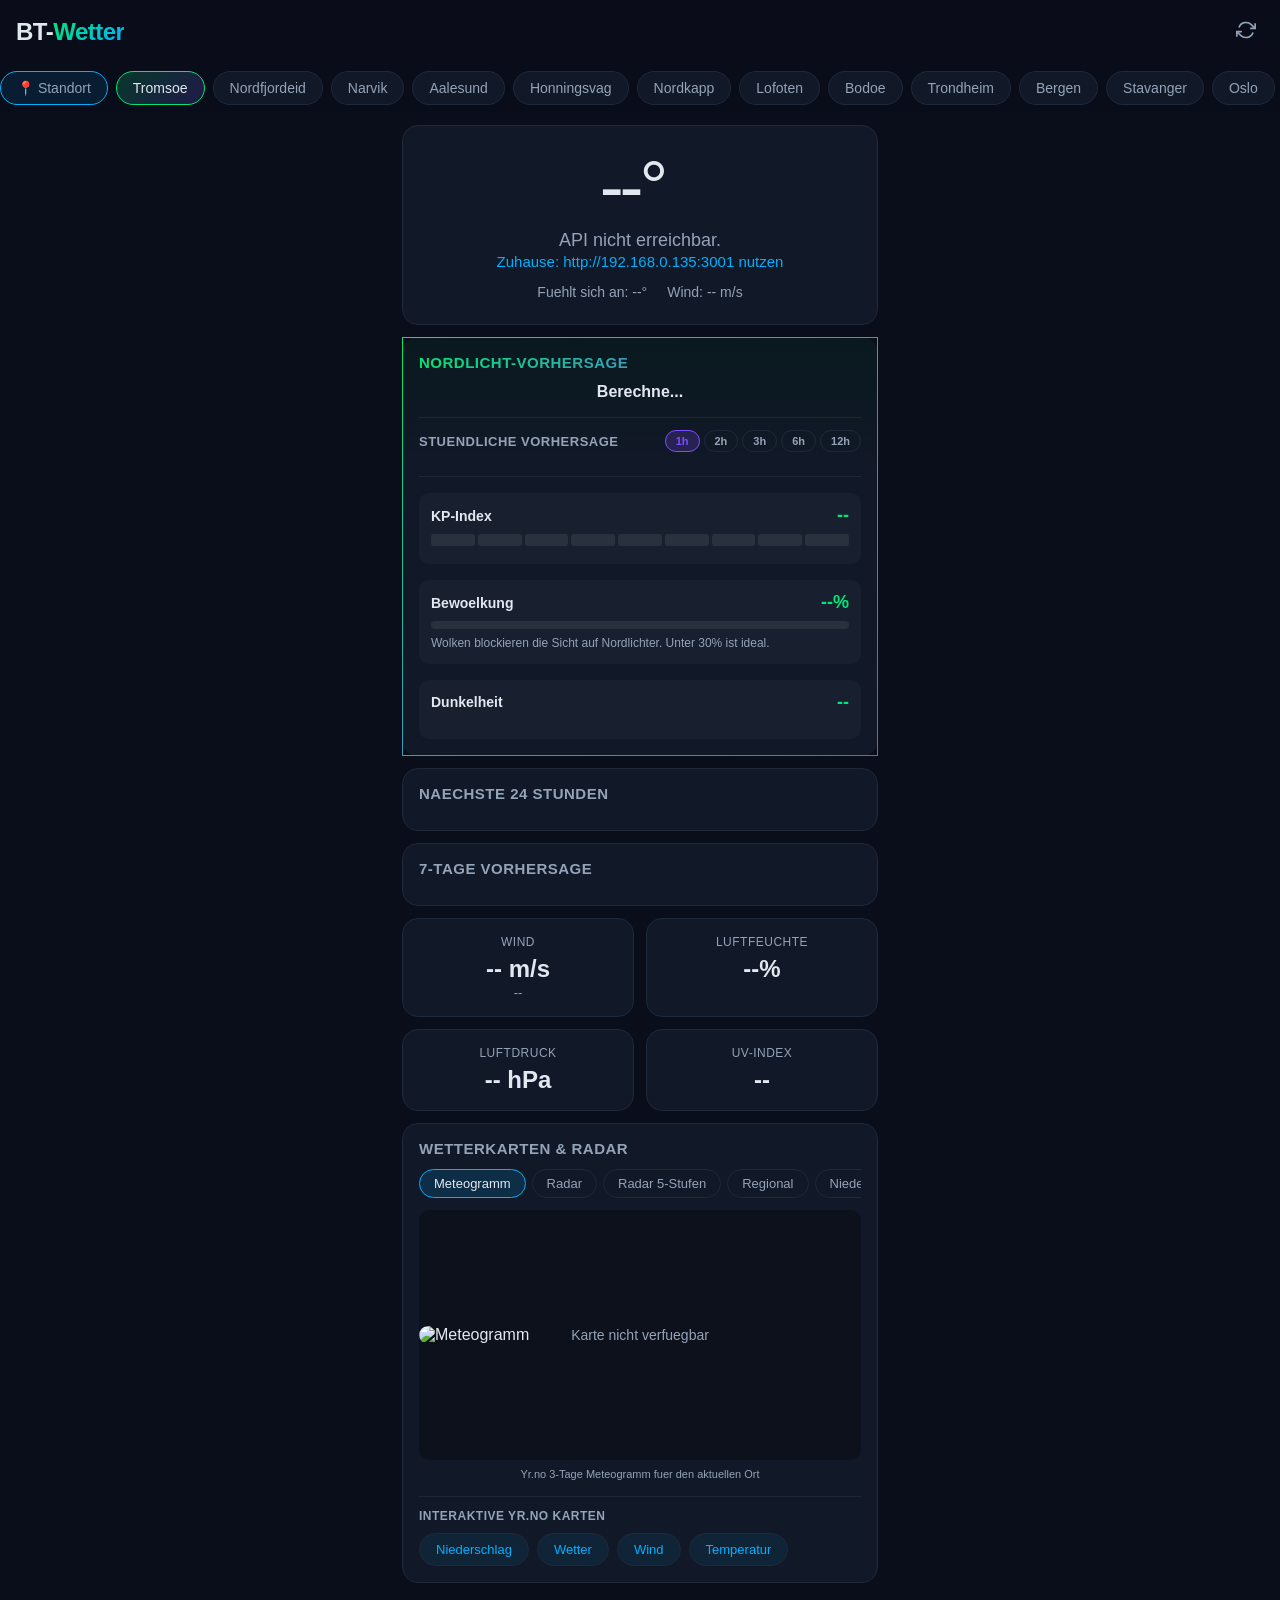
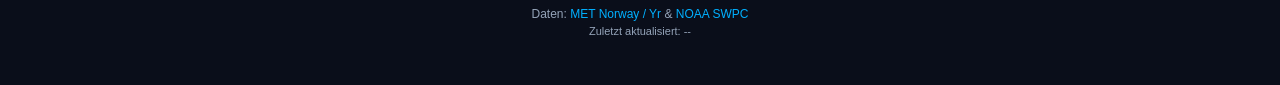
==== index.html @ 37fde613 "Fix 5G mobile: mixed content, CORS, Vercel proxy Root cause analysis (3 agents): - Mixed content: HT" ====
<!DOCTYPE html>
<html lang="no">
<head>
  <meta charset="UTF-8">
  <meta name="viewport" content="width=device-width, initial-scale=1.0, viewport-fit=cover, user-scalable=no">
  <meta name="apple-mobile-web-app-capable" content="yes">
  <meta name="apple-mobile-web-app-status-bar-style" content="black-translucent">
  <meta name="apple-mobile-web-app-title" content="BT-Wetter">
  <meta name="theme-color" content="#0a0e1a">
  <meta name="description" content="Norwegian Weather & Aurora Forecast">
  <link rel="apple-touch-icon" href="icons/apple-touch-icon.png">
  <link rel="icon" type="image/png" sizes="192x192" href="icons/icon-192.png">
  <link rel="manifest" href="manifest.json">
  <link rel="stylesheet" href="style.css?v=6">
  <title>BT-Wetter</title>
</head>
<body>
  <header class="app-header">
    <h1 class="app-title">BT-<span class="accent">Wetter</span></h1>
    <button class="refresh-btn" id="refreshBtn" aria-label="Refresh">
      <svg width="20" height="20" viewBox="0 0 24 24" fill="none" stroke="currentColor" stroke-width="2">
        <path d="M23 4v6h-6M1 20v-6h6"/>
        <path d="M3.51 9a9 9 0 0114.85-3.36L23 10M1 14l4.64 4.36A9 9 0 0020.49 15"/>
      </svg>
    </button>
  </header>

  <nav class="location-tabs" id="locationTabs">
    <!-- Filled by JS -->
  </nav>

  <main class="content" id="mainContent">
    <!-- Current Weather -->
    <section class="card current-weather" id="currentWeather">
      <div class="current-main">
        <div class="current-temp" id="currentTemp">--°</div>
        <div class="current-icon" id="currentIcon"></div>
      </div>
      <div class="current-desc" id="currentDesc">Laden...</div>
      <div class="current-details-row">
        <span id="currentFeelsLike">Fuehlt sich an: --°</span>
        <span id="currentWind">Wind: -- m/s</span>
      </div>
    </section>

    <!-- Aurora Card -->
    <section class="card aurora-card" id="auroraCard">
      <h2 class="card-title aurora-title">Nordlicht-Vorhersage</h2>

      <div class="aurora-rating" id="auroraRating">
        <div class="aurora-stars" id="auroraStars"></div>
        <div class="aurora-label" id="auroraLabel">Berechne...</div>
      </div>
      <div class="aurora-summary" id="auroraSummary"></div>

      <!-- Hourly Aurora Forecast -->
      <div class="aurora-hourly">
        <div class="aurora-hourly-header">
          <span class="aurora-hourly-title">Stuendliche Vorhersage</span>
          <div class="aurora-interval-btns" id="auroraIntervalBtns">
            <button class="interval-btn active" data-interval="1">1h</button>
            <button class="interval-btn" data-interval="2">2h</button>
            <button class="interval-btn" data-interval="3">3h</button>
            <button class="interval-btn" data-interval="6">6h</button>
            <button class="interval-btn" data-interval="12">12h</button>
          </div>
        </div>
        <div class="aurora-hourly-scroll" id="auroraHourlyScroll">
          <!-- Filled by JS -->
        </div>
      </div>

      <div class="aurora-factors">
        <!-- KP Index -->
        <div class="aurora-factor">
          <div class="factor-header">
            <span class="factor-name">KP-Index</span>
            <span class="factor-value" id="kpValue">--</span>
          </div>
          <div class="kp-meter" id="kpMeter">
            <div class="kp-segment" data-level="1"></div>
            <div class="kp-segment" data-level="2"></div>
            <div class="kp-segment" data-level="3"></div>
            <div class="kp-segment" data-level="4"></div>
            <div class="kp-segment" data-level="5"></div>
            <div class="kp-segment" data-level="6"></div>
            <div class="kp-segment" data-level="7"></div>
            <div class="kp-segment" data-level="8"></div>
            <div class="kp-segment" data-level="9"></div>
          </div>
          <div class="factor-info" id="kpInfo"></div>
        </div>

        <!-- Cloud Cover -->
        <div class="aurora-factor">
          <div class="factor-header">
            <span class="factor-name">Bewoelkung</span>
            <span class="factor-value" id="cloudValue">--%</span>
          </div>
          <div class="cloud-bar">
            <div class="cloud-fill" id="cloudFill"></div>
          </div>
          <div class="factor-info" id="cloudInfo">Wolken blockieren die Sicht auf Nordlichter. Unter 30% ist ideal.</div>
        </div>

        <!-- Darkness -->
        <div class="aurora-factor">
          <div class="factor-header">
            <span class="factor-name">Dunkelheit</span>
            <span class="factor-value" id="darknessValue">--</span>
          </div>
          <div class="darkness-indicator" id="darknessIndicator"></div>
          <div class="factor-info" id="darknessInfo"></div>
        </div>
      </div>
    </section>

    <!-- Hourly Forecast -->
    <section class="card" id="hourlySection">
      <h2 class="card-title">Naechste 24 Stunden</h2>
      <div class="hourly-scroll" id="hourlyScroll">
        <!-- Filled by JS -->
      </div>
    </section>

    <!-- Daily Forecast -->
    <section class="card" id="dailySection">
      <h2 class="card-title">7-Tage Vorhersage</h2>
      <div class="daily-list" id="dailyList">
        <!-- Filled by JS -->
      </div>
    </section>

    <!-- Detail Cards -->
    <section class="detail-grid">
      <div class="card detail-card">
        <div class="detail-label">Wind</div>
        <div class="detail-value" id="detailWind">-- m/s</div>
        <div class="detail-sub" id="detailWindDir">--</div>
      </div>
      <div class="card detail-card">
        <div class="detail-label">Luftfeuchte</div>
        <div class="detail-value" id="detailHumidity">--%</div>
      </div>
      <div class="card detail-card">
        <div class="detail-label">Luftdruck</div>
        <div class="detail-value" id="detailPressure">-- hPa</div>
      </div>
      <div class="card detail-card">
        <div class="detail-label">UV-Index</div>
        <div class="detail-value" id="detailUV">--</div>
      </div>
    </section>

    <!-- Weather Maps -->
    <section class="card" id="weatherMaps">
      <h2 class="card-title">Wetterkarten &amp; Radar</h2>
      <div class="map-tabs" id="mapTabs">
        <!-- Filled by JS from WEATHER_MAPS config -->
      </div>
      <div class="map-container" id="mapContainer">
        <div class="map-loading" id="mapLoading">Laden...</div>
      </div>
      <div class="map-info" id="mapInfo"></div>
      <div class="yr-links-section">
        <h3 class="yr-links-title">Interaktive Yr.no Karten</h3>
        <div class="yr-map-links" id="yrMapLinks">
          <!-- Filled by JS -->
        </div>
      </div>
    </section>

    <!-- Footer -->
    <footer class="app-footer">
      <p>Daten: <a href="https://www.yr.no" target="_blank">MET Norway / Yr</a> &amp; <a href="https://www.swpc.noaa.gov" target="_blank">NOAA SWPC</a></p>
      <p class="update-time" id="updateTime">Zuletzt aktualisiert: --</p>
    </footer>
  </main>

  <script src="suncalc.js?v=6"></script>
  <script src="app.js?v=6"></script>
</body>
</html>
---- style.css ----
:root {
  --bg: #0a0e1a;
  --card: #111827;
  --card-border: #1e293b;
  --text: #e2e8f0;
  --text-dim: #94a3b8;
  --accent-green: #00e676;
  --accent-purple: #7c4dff;
  --accent-blue: #00b0ff;
  --danger: #ff5252;
  --warning: #ffab40;
  --radius: 16px;
  --radius-sm: 10px;
  --gap: 12px;
  --safe-top: env(safe-area-inset-top, 0px);
  --safe-bottom: env(safe-area-inset-bottom, 0px);
}

* {
  margin: 0;
  padding: 0;
  box-sizing: border-box;
  -webkit-tap-highlight-color: transparent;
}

body {
  font-family: -apple-system, BlinkMacSystemFont, 'SF Pro Display', 'Segoe UI', sans-serif;
  background: var(--bg);
  color: var(--text);
  min-height: 100vh;
  overflow-x: hidden;
  padding-top: var(--safe-top);
  padding-bottom: var(--safe-bottom);
  -webkit-font-smoothing: antialiased;
}

/* Header */
.app-header {
  display: flex;
  align-items: center;
  justify-content: space-between;
  padding: 12px 16px;
  padding-top: calc(var(--safe-top) + 12px);
  position: sticky;
  top: 0;
  z-index: 100;
  background: rgba(10, 14, 26, 0.9);
  backdrop-filter: blur(20px);
  -webkit-backdrop-filter: blur(20px);
}

.app-title {
  font-size: 24px;
  font-weight: 700;
  letter-spacing: -0.5px;
}

.app-title .accent {
  background: linear-gradient(135deg, var(--accent-green), var(--accent-blue));
  -webkit-background-clip: text;
  -webkit-text-fill-color: transparent;
  background-clip: text;
}

.refresh-btn {
  background: none;
  border: none;
  color: var(--text-dim);
  cursor: pointer;
  padding: 8px;
  border-radius: 50%;
  transition: all 0.2s;
}

.refresh-btn:active {
  background: rgba(255,255,255,0.1);
}

.refresh-btn.spinning svg {
  animation: spin 1s linear infinite;
}

@keyframes spin {
  to { transform: rotate(360deg); }
}

/* Location Tabs */
.location-tabs {
  display: flex;
  gap: 8px;
  padding: 8px 16px;
  overflow-x: auto;
  scroll-snap-type: x proximity;
  -webkit-overflow-scrolling: touch;
  scrollbar-width: none;
  position: sticky;
  top: 56px;
  z-index: 99;
  background: rgba(10, 14, 26, 0.85);
  backdrop-filter: blur(16px);
  -webkit-backdrop-filter: blur(16px);
}

.location-tabs::-webkit-scrollbar { display: none; }

.loc-tab {
  flex-shrink: 0;
  padding: 8px 16px;
  border-radius: 20px;
  border: 1px solid var(--card-border);
  background: var(--card);
  color: var(--text-dim);
  font-size: 14px;
  font-weight: 500;
  cursor: pointer;
  scroll-snap-align: start;
  transition: all 0.2s;
  white-space: nowrap;
}

.loc-tab.active {
  background: linear-gradient(135deg, rgba(0,230,118,0.2), rgba(124,77,255,0.2));
  border-color: var(--accent-green);
  color: var(--text);
}

/* Content */
.content {
  padding: 0 12px 24px;
  max-width: 500px;
  margin: 0 auto;
}

/* Cards */
.card {
  background: var(--card);
  border-radius: var(--radius);
  border: 1px solid var(--card-border);
  padding: 16px;
  margin-top: var(--gap);
}

.card-title {
  font-size: 15px;
  font-weight: 600;
  color: var(--text-dim);
  text-transform: uppercase;
  letter-spacing: 0.5px;
  margin-bottom: 12px;
}

/* Current Weather */
.current-weather {
  text-align: center;
  padding: 24px 16px;
}

.current-main {
  display: flex;
  align-items: center;
  justify-content: center;
  gap: 16px;
}

.current-temp {
  font-size: 72px;
  font-weight: 200;
  line-height: 1;
  letter-spacing: -4px;
}

.current-icon img {
  width: 80px;
  height: 80px;
}

.current-desc {
  font-size: 18px;
  color: var(--text-dim);
  margin-top: 8px;
}

.current-details-row {
  display: flex;
  justify-content: center;
  gap: 20px;
  margin-top: 12px;
  font-size: 14px;
  color: var(--text-dim);
}

/* Aurora Card */
.aurora-card {
  border-image: linear-gradient(135deg, var(--accent-green), var(--accent-purple)) 1;
  border-width: 1px;
  border-style: solid;
  background: linear-gradient(180deg, rgba(0,230,118,0.05) 0%, var(--card) 30%);
}

.aurora-title {
  background: linear-gradient(90deg, var(--accent-green), var(--accent-purple));
  -webkit-background-clip: text;
  -webkit-text-fill-color: transparent;
  background-clip: text;
}

.aurora-rating {
  text-align: center;
  margin-bottom: 16px;
}

.aurora-stars {
  font-size: 28px;
  letter-spacing: 4px;
  margin-bottom: 4px;
}

.aurora-label {
  font-size: 16px;
  font-weight: 600;
}

.aurora-summary {
  font-size: 13px;
  color: var(--text-dim);
  text-align: center;
  margin-bottom: 16px;
  line-height: 1.4;
}

/* GPS Tab */
.gps-tab {
  background: rgba(0,176,255,0.1) !important;
  border-color: var(--accent-blue) !important;
}

.gps-tab.active {
  background: linear-gradient(135deg, rgba(0,176,255,0.2), rgba(0,230,118,0.2)) !important;
  border-color: var(--accent-blue) !important;
}

/* Hourly Aurora Forecast */
.aurora-hourly {
  margin: 16px 0;
  padding: 12px 0;
  border-top: 1px solid rgba(255,255,255,0.06);
  border-bottom: 1px solid rgba(255,255,255,0.06);
}

.aurora-hourly-header {
  display: flex;
  justify-content: space-between;
  align-items: center;
  margin-bottom: 12px;
}

.aurora-hourly-title {
  font-size: 13px;
  font-weight: 600;
  color: var(--text-dim);
  text-transform: uppercase;
  letter-spacing: 0.5px;
}

.aurora-interval-btns {
  display: flex;
  gap: 4px;
}

.interval-btn {
  padding: 4px 10px;
  border-radius: 12px;
  border: 1px solid var(--card-border);
  background: transparent;
  color: var(--text-dim);
  font-size: 11px;
  font-weight: 600;
  cursor: pointer;
  transition: all 0.2s;
}

.interval-btn.active {
  background: rgba(124,77,255,0.2);
  border-color: var(--accent-purple);
  color: var(--accent-purple);
}

.aurora-hourly-scroll {
  display: flex;
  gap: 4px;
  overflow-x: auto;
  scroll-snap-type: x mandatory;
  -webkit-overflow-scrolling: touch;
  scrollbar-width: none;
  margin: 0 -16px;
  padding: 0 16px;
}

.aurora-hourly-scroll::-webkit-scrollbar { display: none; }

.aurora-hour {
  flex-shrink: 0;
  width: 64px;
  display: flex;
  flex-direction: column;
  align-items: center;
  gap: 4px;
  padding: 8px 4px;
  scroll-snap-align: start;
  border-radius: var(--radius-sm);
  transition: opacity 0.2s;
}

.aurora-hour.now {
  background: rgba(0,230,118,0.08);
  border: 1px solid rgba(0,230,118,0.2);
}

.aurora-hour.daylight {
  opacity: 0.4;
}

.aurora-hour-time {
  font-size: 11px;
  color: var(--text-dim);
  font-weight: 500;
}

.aurora-hour-circle {
  width: 36px;
  height: 36px;
  border-radius: 50%;
  display: flex;
  align-items: center;
  justify-content: center;
}

.aurora-hour-label {
  font-size: 10px;
  font-weight: 600;
}

.aurora-hour-clouds {
  font-size: 10px;
  color: var(--text-dim);
}

.aurora-hour-kp {
  font-size: 10px;
  color: var(--text-dim);
}

.aurora-hour-day {
  font-size: 10px;
}

.aurora-factors {
  display: flex;
  flex-direction: column;
  gap: 16px;
}

.aurora-factor {
  padding: 12px;
  background: rgba(255,255,255,0.03);
  border-radius: var(--radius-sm);
}

.factor-header {
  display: flex;
  justify-content: space-between;
  align-items: center;
  margin-bottom: 8px;
}

.factor-name {
  font-size: 14px;
  font-weight: 600;
}

.factor-value {
  font-size: 18px;
  font-weight: 700;
  color: var(--accent-green);
}

.factor-info {
  font-size: 12px;
  color: var(--text-dim);
  line-height: 1.4;
  margin-top: 6px;
}

/* KP Meter */
.kp-meter {
  display: flex;
  gap: 3px;
  height: 12px;
}

.kp-segment {
  flex: 1;
  border-radius: 3px;
  background: rgba(255,255,255,0.08);
  transition: background 0.3s;
}

.kp-segment.active[data-level="1"],
.kp-segment.active[data-level="2"],
.kp-segment.active[data-level="3"] {
  background: var(--accent-green);
}

.kp-segment.active[data-level="4"],
.kp-segment.active[data-level="5"] {
  background: var(--warning);
}

.kp-segment.active[data-level="6"],
.kp-segment.active[data-level="7"] {
  background: #ff6d00;
}

.kp-segment.active[data-level="8"],
.kp-segment.active[data-level="9"] {
  background: var(--danger);
}

/* Cloud Bar */
.cloud-bar {
  height: 8px;
  background: rgba(255,255,255,0.08);
  border-radius: 4px;
  overflow: hidden;
}

.cloud-fill {
  height: 100%;
  border-radius: 4px;
  background: var(--accent-blue);
  transition: width 0.5s ease;
  width: 0%;
}

/* Darkness Indicator */
.darkness-indicator {
  display: flex;
  align-items: center;
  gap: 8px;
  font-size: 20px;
}

/* Hourly Scroll */
.hourly-scroll {
  display: flex;
  gap: 2px;
  overflow-x: auto;
  scroll-snap-type: x mandatory;
  -webkit-overflow-scrolling: touch;
  scrollbar-width: none;
  margin: 0 -16px;
  padding: 0 16px;
}

.hourly-scroll::-webkit-scrollbar { display: none; }

.hourly-item {
  flex-shrink: 0;
  width: 62px;
  display: flex;
  flex-direction: column;
  align-items: center;
  gap: 6px;
  padding: 10px 4px;
  scroll-snap-align: start;
  border-radius: var(--radius-sm);
}

.hourly-item.now {
  background: rgba(0,230,118,0.1);
  border: 1px solid rgba(0,230,118,0.3);
}

.hourly-time {
  font-size: 12px;
  color: var(--text-dim);
  font-weight: 500;
}

.hourly-icon img {
  width: 32px;
  height: 32px;
}

.hourly-temp {
  font-size: 15px;
  font-weight: 600;
}

.hourly-precip {
  font-size: 10px;
  color: var(--accent-blue);
}

/* Daily List */
.daily-list {
  display: flex;
  flex-direction: column;
}

.daily-item {
  display: flex;
  align-items: center;
  padding: 10px 0;
  border-bottom: 1px solid rgba(255,255,255,0.05);
}

.daily-item:last-child {
  border-bottom: none;
}

.daily-day {
  width: 45px;
  font-size: 14px;
  font-weight: 600;
}

.daily-icon img {
  width: 28px;
  height: 28px;
  margin-right: 10px;
}

.daily-precip {
  font-size: 12px;
  color: var(--accent-blue);
  width: 40px;
}

.daily-temps {
  flex: 1;
  display: flex;
  align-items: center;
  justify-content: flex-end;
  gap: 12px;
}

.daily-temp-bar {
  flex: 1;
  max-width: 100px;
  height: 4px;
  background: rgba(255,255,255,0.08);
  border-radius: 2px;
  position: relative;
  overflow: hidden;
}

.daily-temp-fill {
  position: absolute;
  height: 100%;
  border-radius: 2px;
  background: linear-gradient(90deg, var(--accent-blue), var(--accent-green));
}

.daily-min {
  font-size: 14px;
  color: var(--text-dim);
  width: 32px;
  text-align: right;
}

.daily-max {
  font-size: 14px;
  font-weight: 600;
  width: 32px;
  text-align: right;
}

/* Detail Grid */
.detail-grid {
  display: grid;
  grid-template-columns: 1fr 1fr;
  gap: var(--gap);
  margin-top: var(--gap);
}

.detail-grid .card {
  margin-top: 0;
  text-align: center;
}

.detail-label {
  font-size: 12px;
  color: var(--text-dim);
  text-transform: uppercase;
  letter-spacing: 0.5px;
  margin-bottom: 6px;
}

.detail-value {
  font-size: 24px;
  font-weight: 600;
}

.detail-sub {
  font-size: 13px;
  color: var(--text-dim);
  margin-top: 2px;
}

/* Weather Maps */
.map-tabs {
  display: flex;
  gap: 6px;
  overflow-x: auto;
  scrollbar-width: none;
  margin-bottom: 12px;
  -webkit-overflow-scrolling: touch;
}

.map-tabs::-webkit-scrollbar { display: none; }

.map-tab {
  flex-shrink: 0;
  padding: 6px 14px;
  border-radius: 16px;
  border: 1px solid var(--card-border);
  background: transparent;
  color: var(--text-dim);
  font-size: 13px;
  cursor: pointer;
  transition: all 0.2s;
}

.map-tab.active {
  background: rgba(0,176,255,0.15);
  border-color: var(--accent-blue);
  color: var(--text);
}

.map-container {
  position: relative;
  border-radius: var(--radius-sm);
  overflow: hidden;
  background: rgba(0,0,0,0.3);
  min-height: 250px;
  display: flex;
  align-items: center;
  justify-content: center;
}

.weather-map-img {
  width: 100%;
  height: auto;
  display: block;
  border-radius: var(--radius-sm);
}

.weather-map-img[src=""] {
  display: none;
}

.map-loading {
  position: absolute;
  color: var(--text-dim);
  font-size: 14px;
}

.map-loading.hidden {
  display: none;
}

.map-info {
  font-size: 11px;
  color: var(--text-dim);
  margin-top: 8px;
  text-align: center;
}

/* Yr.no Interactive Map Links */
.yr-links-section {
  margin-top: 16px;
  padding-top: 12px;
  border-top: 1px solid rgba(255,255,255,0.06);
}

.yr-links-title {
  font-size: 12px;
  color: var(--text-dim);
  text-transform: uppercase;
  letter-spacing: 0.5px;
  margin-bottom: 10px;
  font-weight: 600;
}

.yr-map-links {
  display: flex;
  gap: 8px;
  flex-wrap: wrap;
}

.yr-map-link {
  padding: 8px 16px;
  border-radius: 20px;
  border: 1px solid var(--card-border);
  background: rgba(0,176,255,0.08);
  color: var(--accent-blue);
  font-size: 13px;
  text-decoration: none;
  transition: all 0.2s;
}

.yr-map-link:active {
  background: rgba(0,176,255,0.2);
}

/* Footer */
.app-footer {
  text-align: center;
  padding: 24px 16px;
  font-size: 12px;
  color: var(--text-dim);
}

.app-footer a {
  color: var(--accent-blue);
  text-decoration: none;
}

.update-time {
  margin-top: 4px;
  font-size: 11px;
}

/* Loading */
.skeleton {
  background: linear-gradient(90deg, rgba(255,255,255,0.05) 25%, rgba(255,255,255,0.1) 50%, rgba(255,255,255,0.05) 75%);
  background-size: 200% 100%;
  animation: shimmer 1.5s infinite;
  border-radius: 8px;
}

@keyframes shimmer {
  0% { background-position: 200% 0; }
  100% { background-position: -200% 0; }
}

/* Pull to refresh indicator */
.ptr-indicator {
  text-align: center;
  padding: 12px;
  color: var(--accent-green);
  font-size: 13px;
  display: none;
}

/* iOS standalone */
@media all and (display-mode: standalone) {
  .app-header {
    padding-top: calc(var(--safe-top) + 8px);
  }
}

/* Scrollbar global */
::-webkit-scrollbar {
  display: none;
}
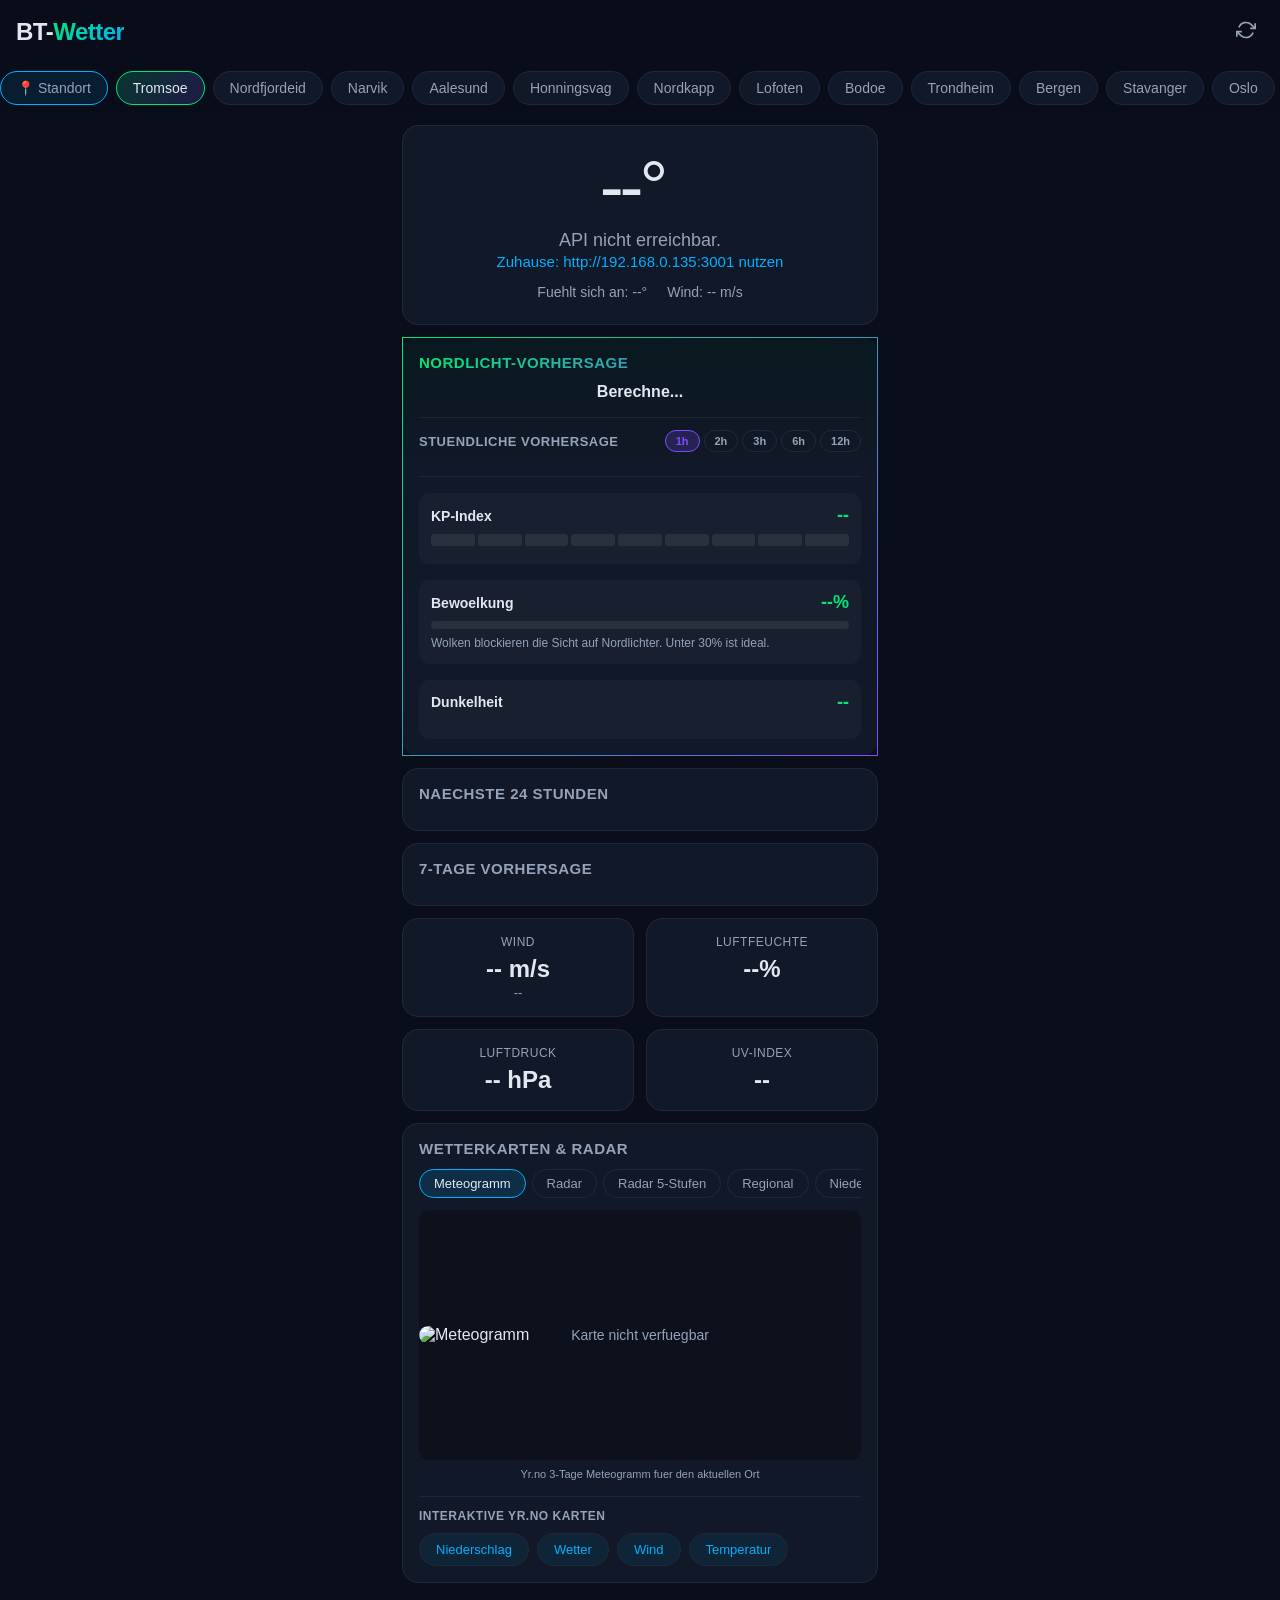
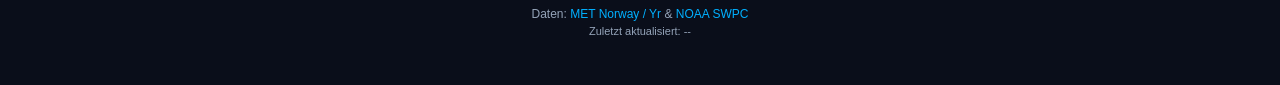
==== commit 5372dff4: "GitHub Actions weather data cache - fix 5G mobile loading" ====
--- a/index.html
+++ b/index.html
@@ -11,7 +11,7 @@
   <link rel="apple-touch-icon" href="icons/apple-touch-icon.png">
   <link rel="icon" type="image/png" sizes="192x192" href="icons/icon-192.png">
   <link rel="manifest" href="manifest.json">
-  <link rel="stylesheet" href="style.css?v=6">
+  <link rel="stylesheet" href="style.css?v=7">
   <title>BT-Wetter</title>
 </head>
 <body>
@@ -177,7 +177,7 @@
     </footer>
   </main>
 
-  <script src="suncalc.js?v=6"></script>
-  <script src="app.js?v=6"></script>
+  <script src="suncalc.js?v=7"></script>
+  <script src="app.js?v=7"></script>
 </body>
 </html>
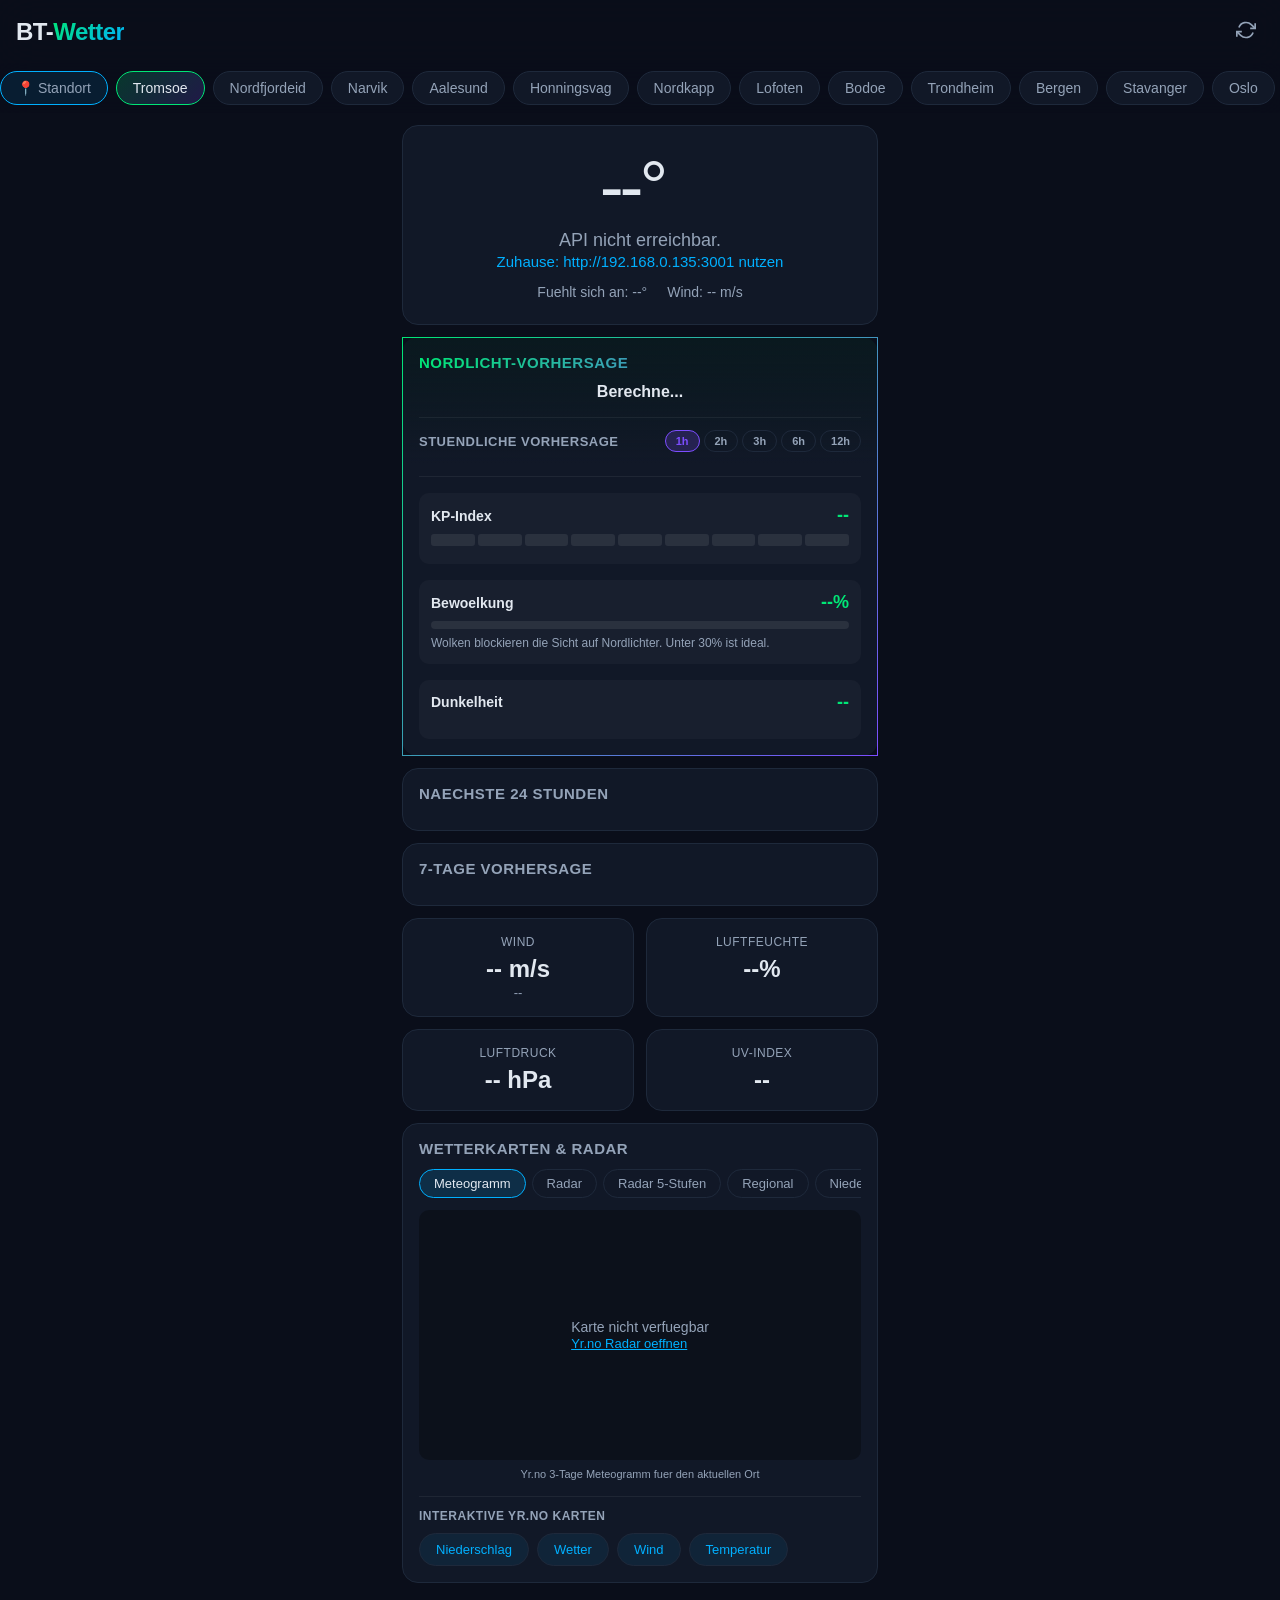
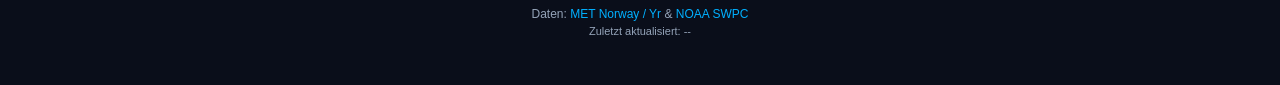
==== commit 7925d7ef: "Windy.com embeds for weather maps on GitHub Pages" ====
--- a/index.html
+++ b/index.html
@@ -11,7 +11,7 @@
   <link rel="apple-touch-icon" href="icons/apple-touch-icon.png">
   <link rel="icon" type="image/png" sizes="192x192" href="icons/icon-192.png">
   <link rel="manifest" href="manifest.json">
-  <link rel="stylesheet" href="style.css?v=7">
+  <link rel="stylesheet" href="style.css?v=8">
   <title>BT-Wetter</title>
 </head>
 <body>
@@ -177,7 +177,7 @@
     </footer>
   </main>
 
-  <script src="suncalc.js?v=7"></script>
-  <script src="app.js?v=7"></script>
+  <script src="suncalc.js?v=8"></script>
+  <script src="app.js?v=8"></script>
 </body>
 </html>
--- a/style.css
+++ b/style.css
@@ -660,6 +660,14 @@
   display: none;
 }
 
+.weather-map-iframe {
+  width: 100%;
+  height: 380px;
+  border: none;
+  border-radius: var(--radius-sm);
+  display: block;
+}
+
 .map-loading {
   position: absolute;
   color: var(--text-dim);
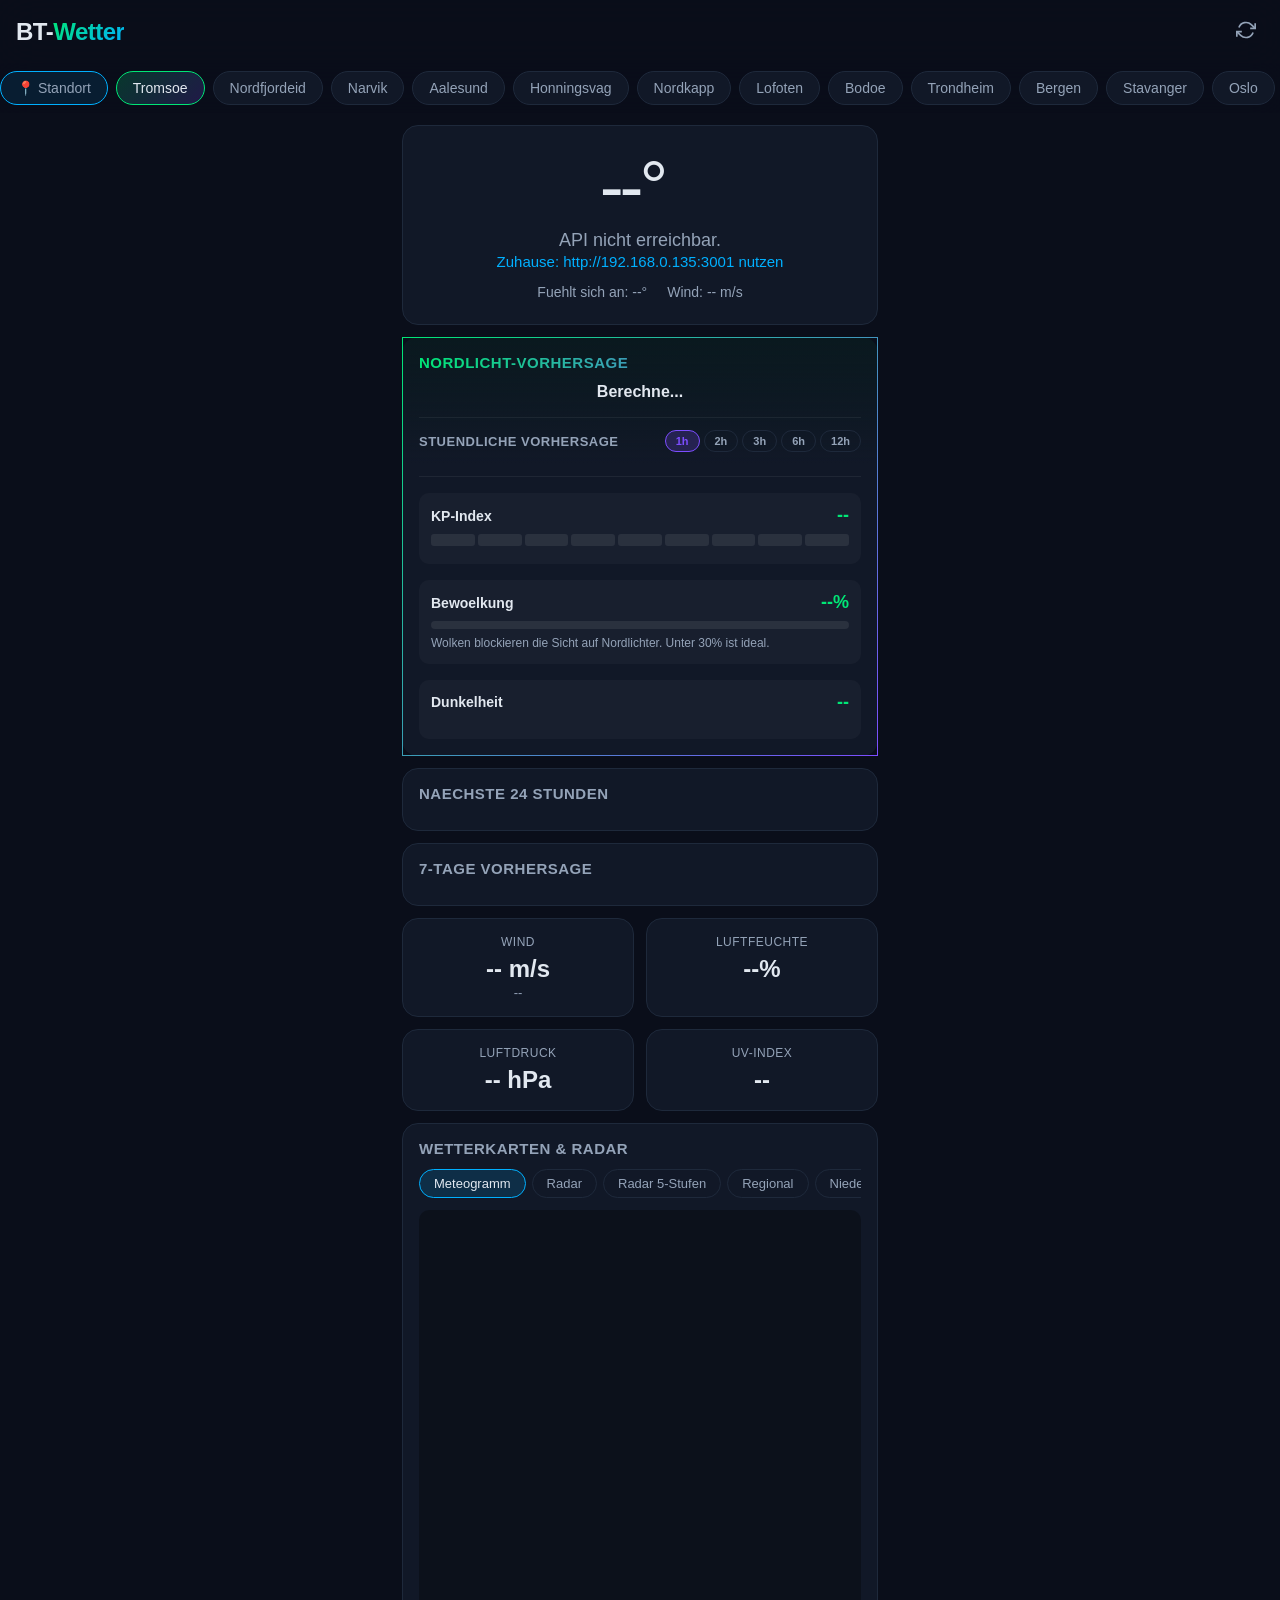
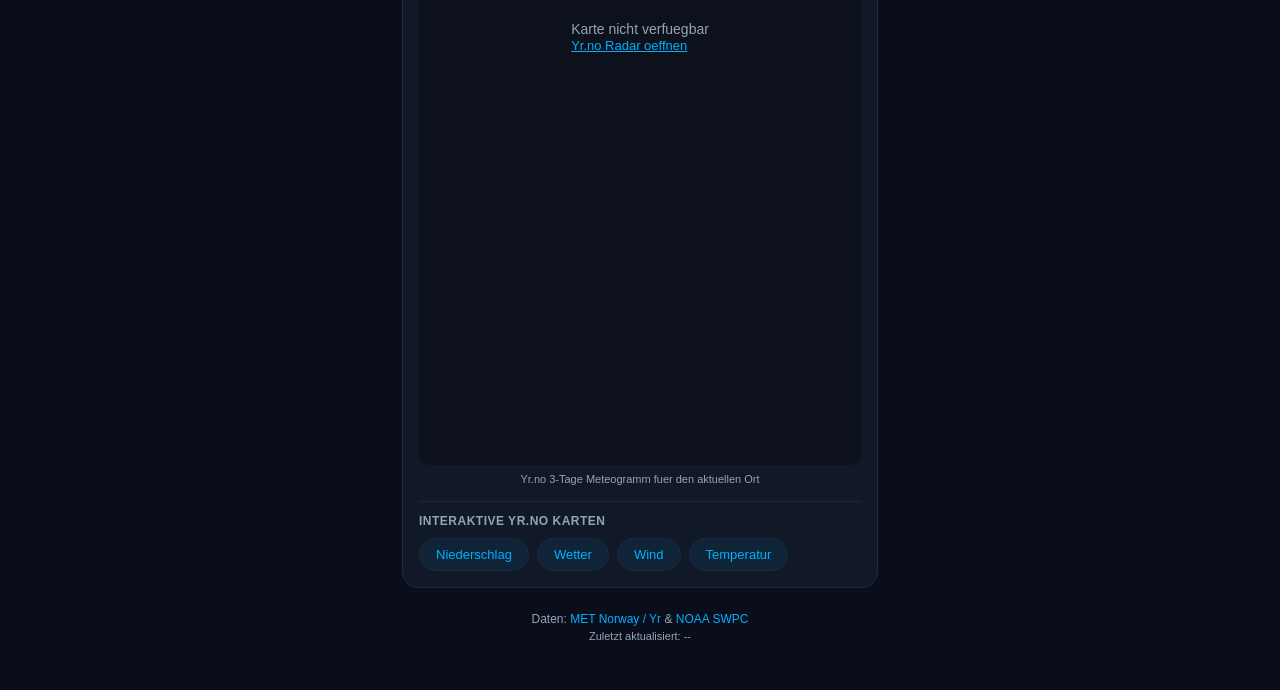
==== commit 422d87e6: "Alle Texte auf Deutsch uebersetzen - manifest.json: Name und Description auf Deutsch - index.html: M" ====
--- a/index.html
+++ b/index.html
@@ -7,7 +7,7 @@
   <meta name="apple-mobile-web-app-status-bar-style" content="black-translucent">
   <meta name="apple-mobile-web-app-title" content="BT-Wetter">
   <meta name="theme-color" content="#0a0e1a">
-  <meta name="description" content="Norwegian Weather & Aurora Forecast">
+  <meta name="description" content="Norwegisches Wetter & Nordlicht-Vorhersage">
   <link rel="apple-touch-icon" href="icons/apple-touch-icon.png">
   <link rel="icon" type="image/png" sizes="192x192" href="icons/icon-192.png">
   <link rel="manifest" href="manifest.json">
@@ -17,7 +17,7 @@
 <body>
   <header class="app-header">
     <h1 class="app-title">BT-<span class="accent">Wetter</span></h1>
-    <button class="refresh-btn" id="refreshBtn" aria-label="Refresh">
+    <button class="refresh-btn" id="refreshBtn" aria-label="Aktualisieren">
       <svg width="20" height="20" viewBox="0 0 24 24" fill="none" stroke="currentColor" stroke-width="2">
         <path d="M23 4v6h-6M1 20v-6h6"/>
         <path d="M3.51 9a9 9 0 0114.85-3.36L23 10M1 14l4.64 4.36A9 9 0 0020.49 15"/>
--- a/style.css
+++ b/style.css
@@ -643,7 +643,7 @@
   border-radius: var(--radius-sm);
   overflow: hidden;
   background: rgba(0,0,0,0.3);
-  min-height: 250px;
+  min-height: 95vh;
   display: flex;
   align-items: center;
   justify-content: center;
@@ -662,7 +662,7 @@
 
 .weather-map-iframe {
   width: 100%;
-  height: 380px;
+  height: 95vh;
   border: none;
   border-radius: var(--radius-sm);
   display: block;
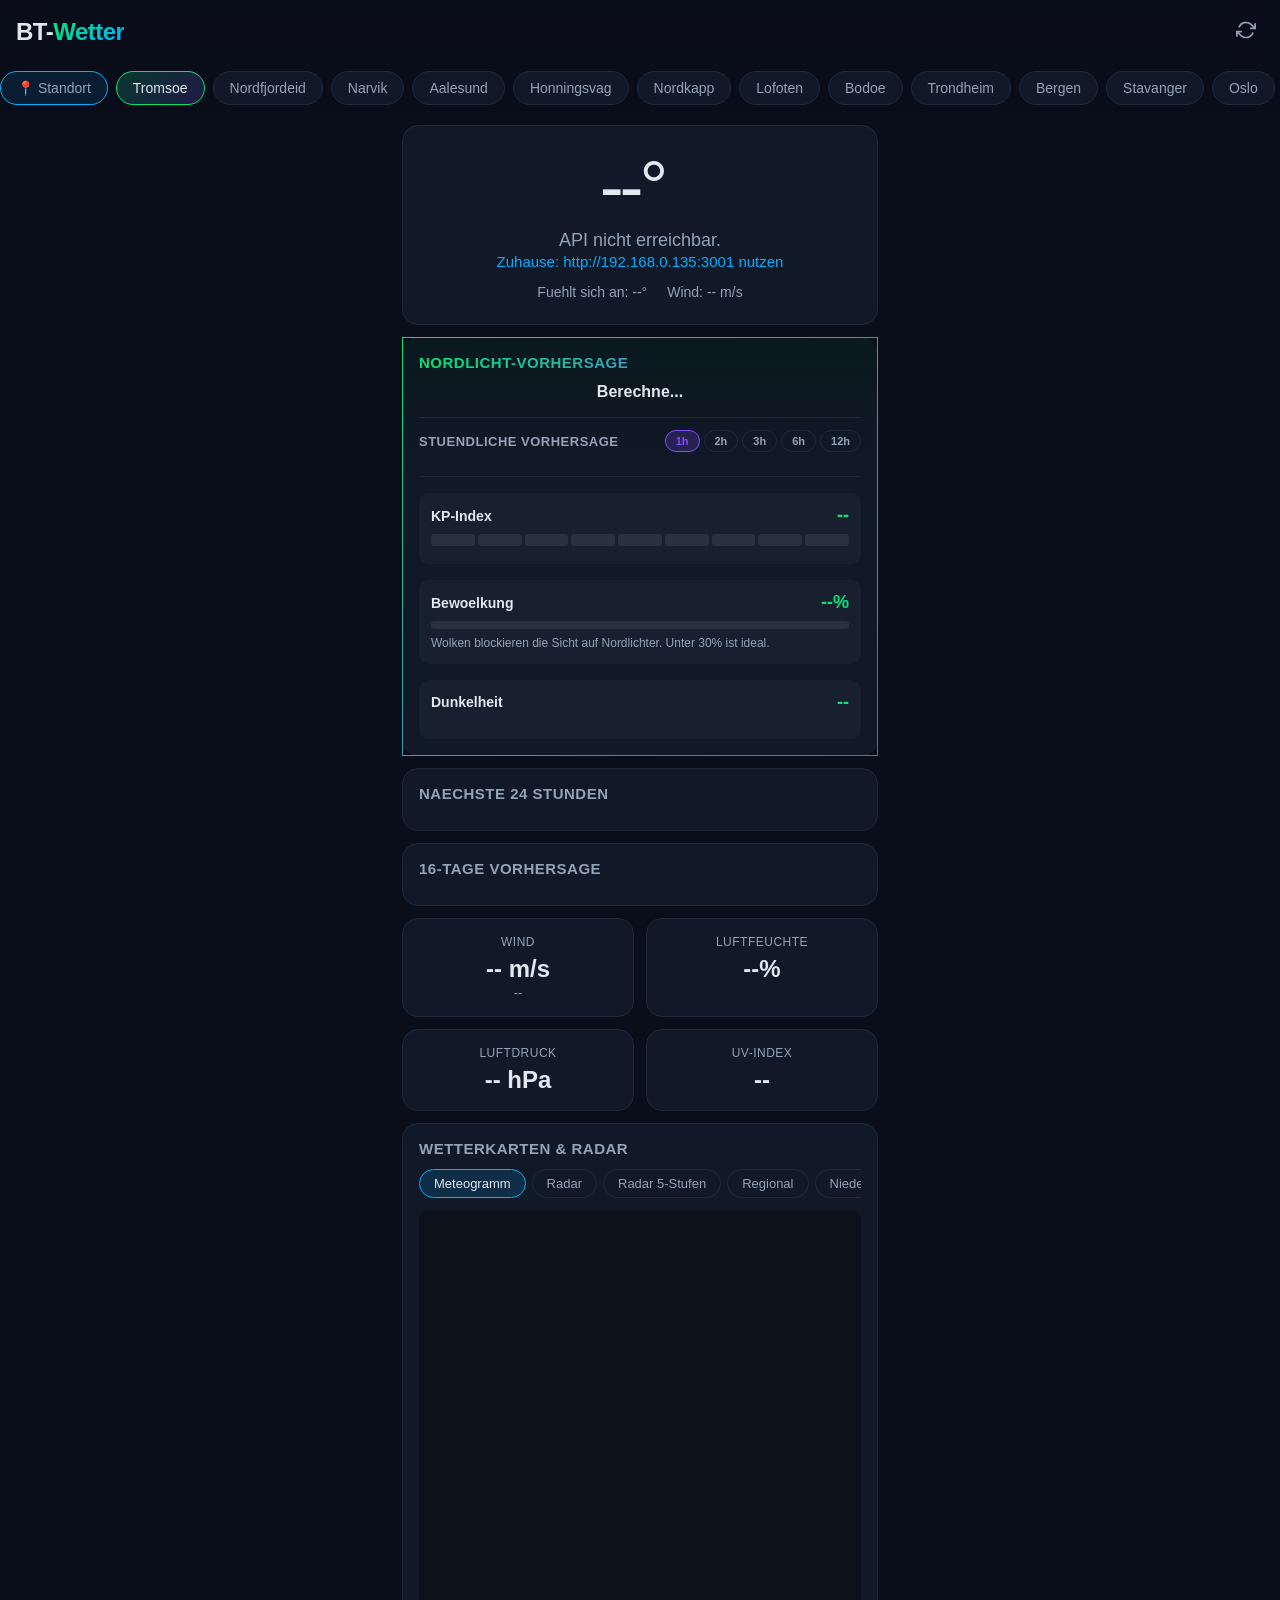
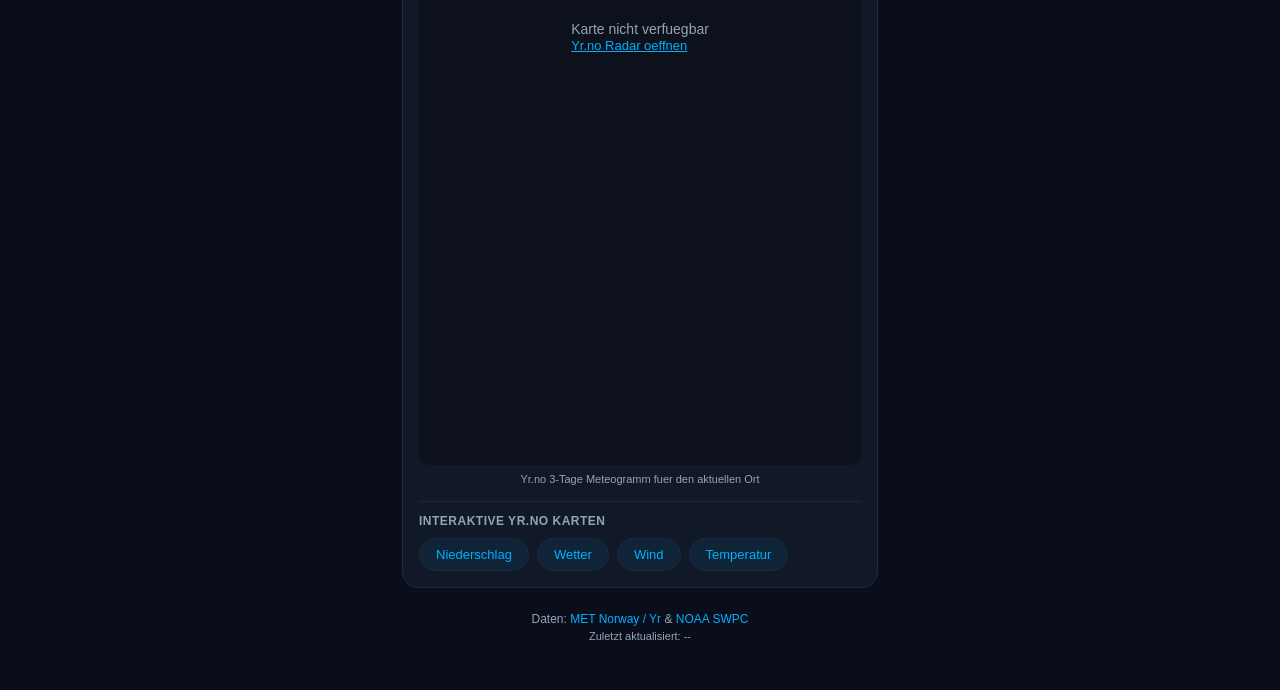
==== commit 4d4a0495: "Wolken-Animation und 16-Tage Vorhersage hinzufuegen - Neuer Karten-Tab 'Wolken' mit Windy clouds-Ove" ====
--- a/index.html
+++ b/index.html
@@ -125,7 +125,7 @@
 
     <!-- Daily Forecast -->
     <section class="card" id="dailySection">
-      <h2 class="card-title">7-Tage Vorhersage</h2>
+      <h2 class="card-title">16-Tage Vorhersage</h2>
       <div class="daily-list" id="dailyList">
         <!-- Filled by JS -->
       </div>
--- a/style.css
+++ b/style.css
@@ -519,10 +519,21 @@
   border-bottom: none;
 }
 
+.daily-day-col {
+  display: flex;
+  flex-direction: column;
+  min-width: 45px;
+}
+
 .daily-day {
-  width: 45px;
   font-size: 14px;
   font-weight: 600;
+}
+
+.daily-date {
+  font-size: 11px;
+  color: var(--text-dim);
+  opacity: 0.7;
 }
 
 .daily-icon img {
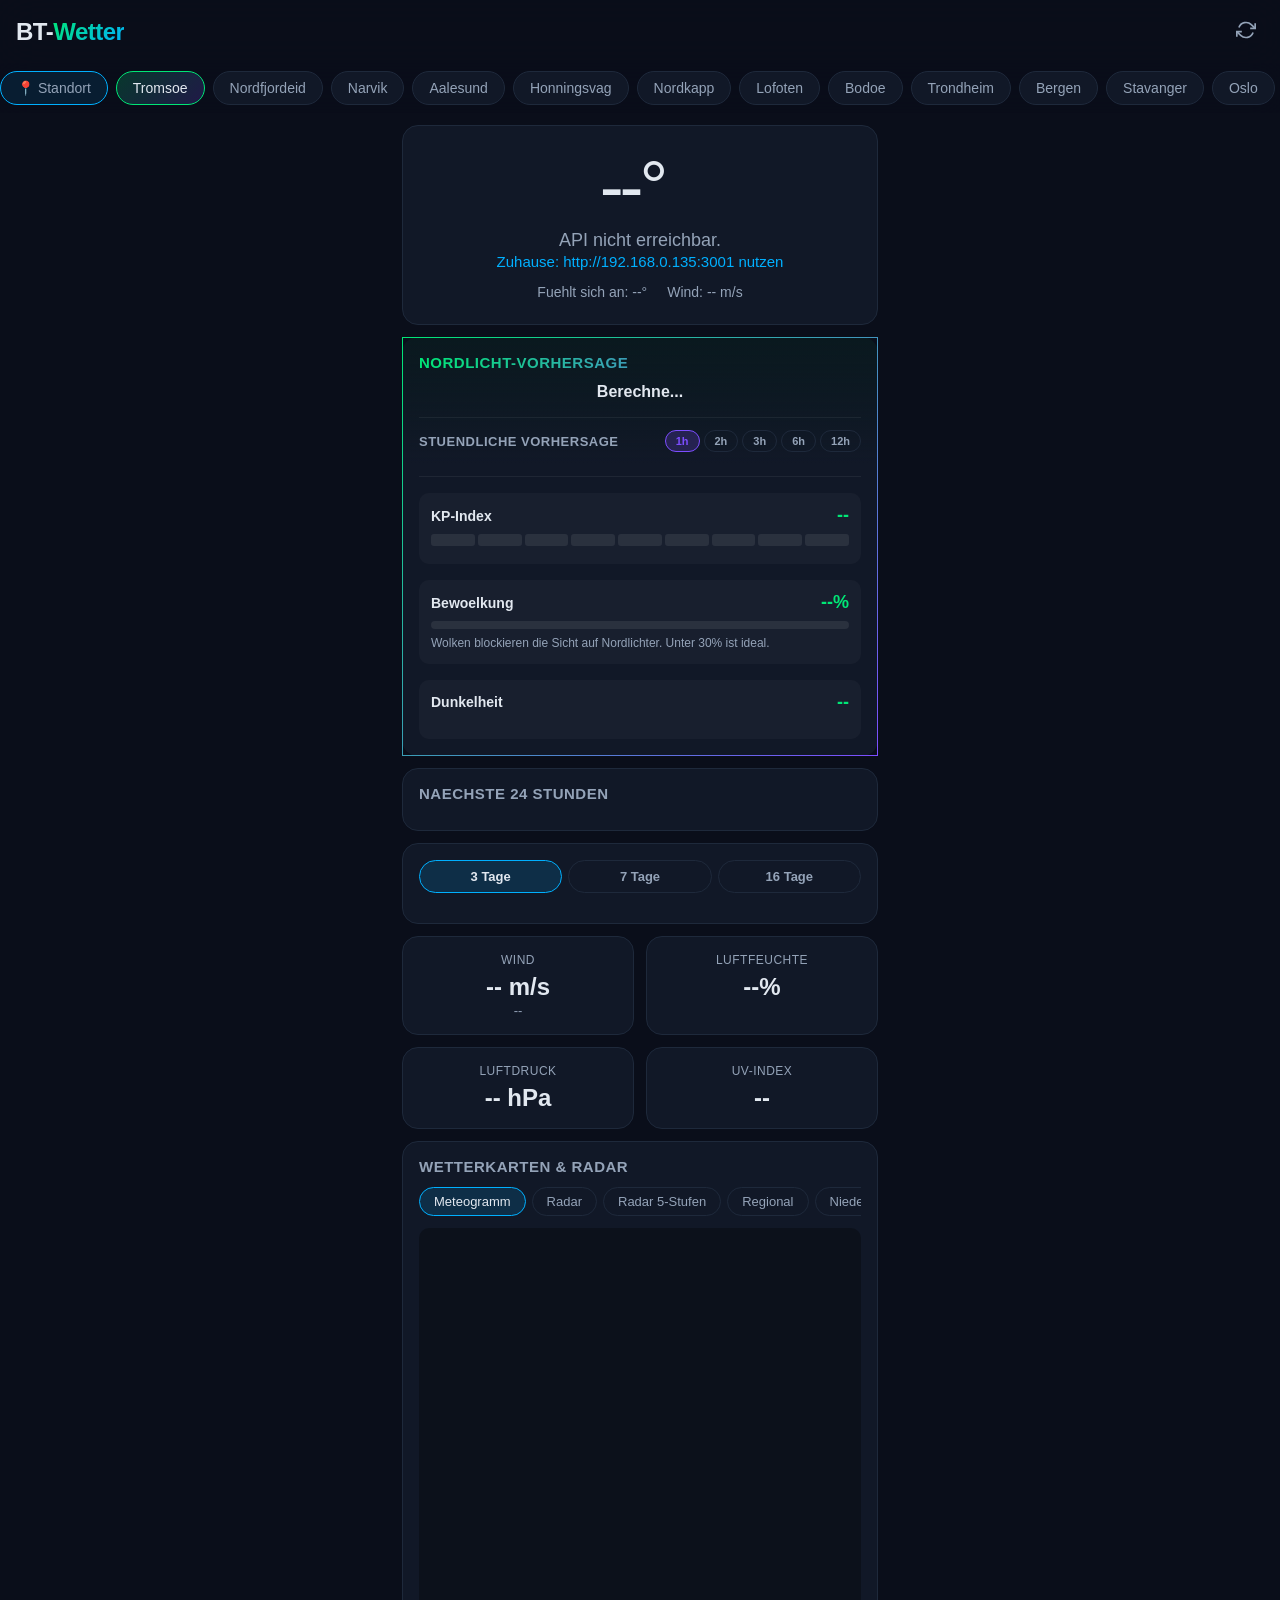
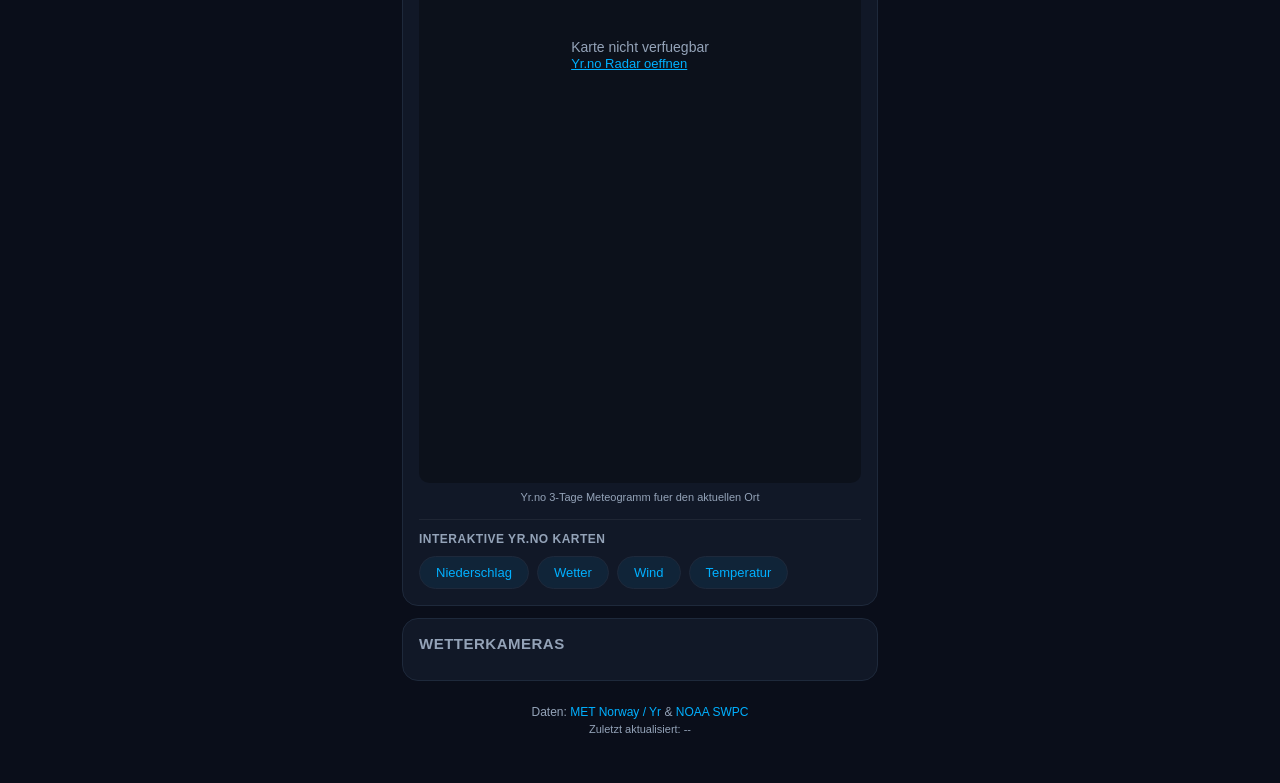
==== commit 9f41c292: "Add GPS markers, forecast tabs (3/7/16d), and webcams - Windy maps now show GPS marker at active loc" ====
--- a/index.html
+++ b/index.html
@@ -11,7 +11,7 @@
   <link rel="apple-touch-icon" href="icons/apple-touch-icon.png">
   <link rel="icon" type="image/png" sizes="192x192" href="icons/icon-192.png">
   <link rel="manifest" href="manifest.json">
-  <link rel="stylesheet" href="style.css?v=8">
+  <link rel="stylesheet" href="style.css?v=9">
   <title>BT-Wetter</title>
 </head>
 <body>
@@ -123,12 +123,14 @@
       </div>
     </section>
 
-    <!-- Daily Forecast -->
-    <section class="card" id="dailySection">
-      <h2 class="card-title">16-Tage Vorhersage</h2>
-      <div class="daily-list" id="dailyList">
-        <!-- Filled by JS -->
+    <!-- Forecast Tabs -->
+    <section class="card" id="forecastSection">
+      <div class="forecast-tabs" id="forecastTabs">
+        <button class="forecast-tab active" data-tab="3d">3 Tage</button>
+        <button class="forecast-tab" data-tab="7d">7 Tage</button>
+        <button class="forecast-tab" data-tab="16d">16 Tage</button>
       </div>
+      <div id="forecastContent"></div>
     </section>
 
     <!-- Detail Cards -->
@@ -170,6 +172,12 @@
       </div>
     </section>
 
+    <!-- Webcams -->
+    <section class="card" id="webcamSection">
+      <h2 class="card-title">Wetterkameras</h2>
+      <div id="webcamContent"><!-- JS --></div>
+    </section>
+
     <!-- Footer -->
     <footer class="app-footer">
       <p>Daten: <a href="https://www.yr.no" target="_blank">MET Norway / Yr</a> &amp; <a href="https://www.swpc.noaa.gov" target="_blank">NOAA SWPC</a></p>
@@ -177,7 +185,7 @@
     </footer>
   </main>
 
-  <script src="suncalc.js?v=8"></script>
-  <script src="app.js?v=8"></script>
+  <script src="suncalc.js?v=9"></script>
+  <script src="app.js?v=9"></script>
 </body>
 </html>
--- a/style.css
+++ b/style.css
@@ -780,6 +780,244 @@
   }
 }
 
+/* ===== Forecast Tabs ===== */
+.forecast-tabs {
+  display: flex;
+  gap: 6px;
+  margin-bottom: 14px;
+}
+
+.forecast-tab {
+  flex: 1;
+  padding: 8px 0;
+  border-radius: 20px;
+  border: 1px solid var(--card-border);
+  background: transparent;
+  color: var(--text-dim);
+  font-size: 13px;
+  font-weight: 600;
+  cursor: pointer;
+  transition: all 0.2s;
+}
+
+.forecast-tab.active {
+  background: rgba(0,176,255,0.15);
+  border-color: var(--accent-blue);
+  color: var(--text);
+}
+
+/* 3-Day Hourly Forecast */
+.forecast-day-block {
+  margin-bottom: 16px;
+}
+
+.forecast-day-block:last-child {
+  margin-bottom: 0;
+}
+
+.forecast-day-header {
+  font-size: 14px;
+  font-weight: 700;
+  color: var(--text);
+  padding: 8px 0 6px;
+  border-bottom: 1px solid rgba(255,255,255,0.06);
+  margin-bottom: 6px;
+}
+
+.forecast-3d-scroll {
+  display: flex;
+  gap: 2px;
+  overflow-x: auto;
+  scroll-snap-type: x mandatory;
+  -webkit-overflow-scrolling: touch;
+  scrollbar-width: none;
+  margin: 0 -16px;
+  padding: 0 16px;
+}
+
+.forecast-3d-scroll::-webkit-scrollbar { display: none; }
+
+.forecast-3d-scroll .hourly-item {
+  min-width: 58px;
+}
+
+.hourly-wind {
+  font-size: 10px;
+  color: var(--text-dim);
+}
+
+/* 7-Day Forecast Table */
+.forecast-7d-table {
+  width: 100%;
+}
+
+.forecast-7d-header {
+  display: grid;
+  grid-template-columns: 60px repeat(4, 1fr);
+  gap: 4px;
+  padding-bottom: 8px;
+  border-bottom: 1px solid rgba(255,255,255,0.06);
+  margin-bottom: 4px;
+}
+
+.forecast-7d-slot-label {
+  font-size: 11px;
+  color: var(--text-dim);
+  text-align: center;
+  font-weight: 600;
+  text-transform: uppercase;
+  letter-spacing: 0.3px;
+}
+
+.forecast-7d-day-label {
+  font-size: 11px;
+  color: var(--text-dim);
+}
+
+.forecast-7d-row {
+  display: grid;
+  grid-template-columns: 60px repeat(4, 1fr);
+  gap: 4px;
+  align-items: center;
+  padding: 8px 0;
+  border-bottom: 1px solid rgba(255,255,255,0.04);
+}
+
+.forecast-7d-row:last-child {
+  border-bottom: none;
+}
+
+.forecast-7d-day-col {
+  display: flex;
+  flex-direction: column;
+}
+
+.forecast-7d-day {
+  font-size: 13px;
+  font-weight: 600;
+}
+
+.forecast-7d-date {
+  font-size: 10px;
+  color: var(--text-dim);
+  opacity: 0.7;
+}
+
+.forecast-7d-slot {
+  display: flex;
+  flex-direction: column;
+  align-items: center;
+  gap: 2px;
+}
+
+.forecast-7d-icon {
+  width: 26px;
+  height: 26px;
+}
+
+.forecast-7d-temp {
+  font-size: 14px;
+  font-weight: 600;
+}
+
+/* ===== Webcams ===== */
+.webcam-buttons {
+  display: flex;
+  flex-wrap: wrap;
+  gap: 8px;
+  margin-bottom: 12px;
+}
+
+.webcam-btn {
+  display: flex;
+  align-items: center;
+  gap: 6px;
+  padding: 8px 14px;
+  border-radius: 20px;
+  border: 1px solid var(--card-border);
+  background: rgba(255,255,255,0.04);
+  color: var(--text);
+  font-size: 13px;
+  cursor: pointer;
+  transition: all 0.2s;
+  text-decoration: none;
+}
+
+.webcam-btn:active,
+.webcam-btn.active {
+  background: rgba(0,176,255,0.15);
+  border-color: var(--accent-blue);
+}
+
+.webcam-link {
+  color: var(--accent-blue);
+}
+
+.webcam-source {
+  font-size: 10px;
+  color: var(--text-dim);
+}
+
+.webcam-iframe-wrap {
+  position: relative;
+  border-radius: var(--radius-sm);
+  overflow: hidden;
+  background: rgba(0,0,0,0.3);
+}
+
+.webcam-iframe {
+  width: 100%;
+  height: 50vh;
+  border: none;
+  border-radius: var(--radius-sm);
+  display: block;
+}
+
+.webcam-loading {
+  position: absolute;
+  inset: 0;
+  display: flex;
+  align-items: center;
+  justify-content: center;
+  color: var(--text-dim);
+  font-size: 14px;
+  z-index: 1;
+}
+
+.webcam-loading.hidden {
+  display: none;
+}
+
+.webcam-close-btn {
+  position: absolute;
+  top: 8px;
+  right: 8px;
+  width: 32px;
+  height: 32px;
+  border-radius: 50%;
+  border: none;
+  background: rgba(255,82,82,0.9);
+  color: #fff;
+  font-size: 16px;
+  cursor: pointer;
+  z-index: 2;
+  display: flex;
+  align-items: center;
+  justify-content: center;
+  transition: background 0.2s;
+}
+
+.webcam-close-btn:active {
+  background: rgba(255,82,82,1);
+}
+
+.webcam-empty {
+  font-size: 13px;
+  color: var(--text-dim);
+  text-align: center;
+  padding: 12px;
+}
+
 /* Scrollbar global */
 ::-webkit-scrollbar {
   display: none;
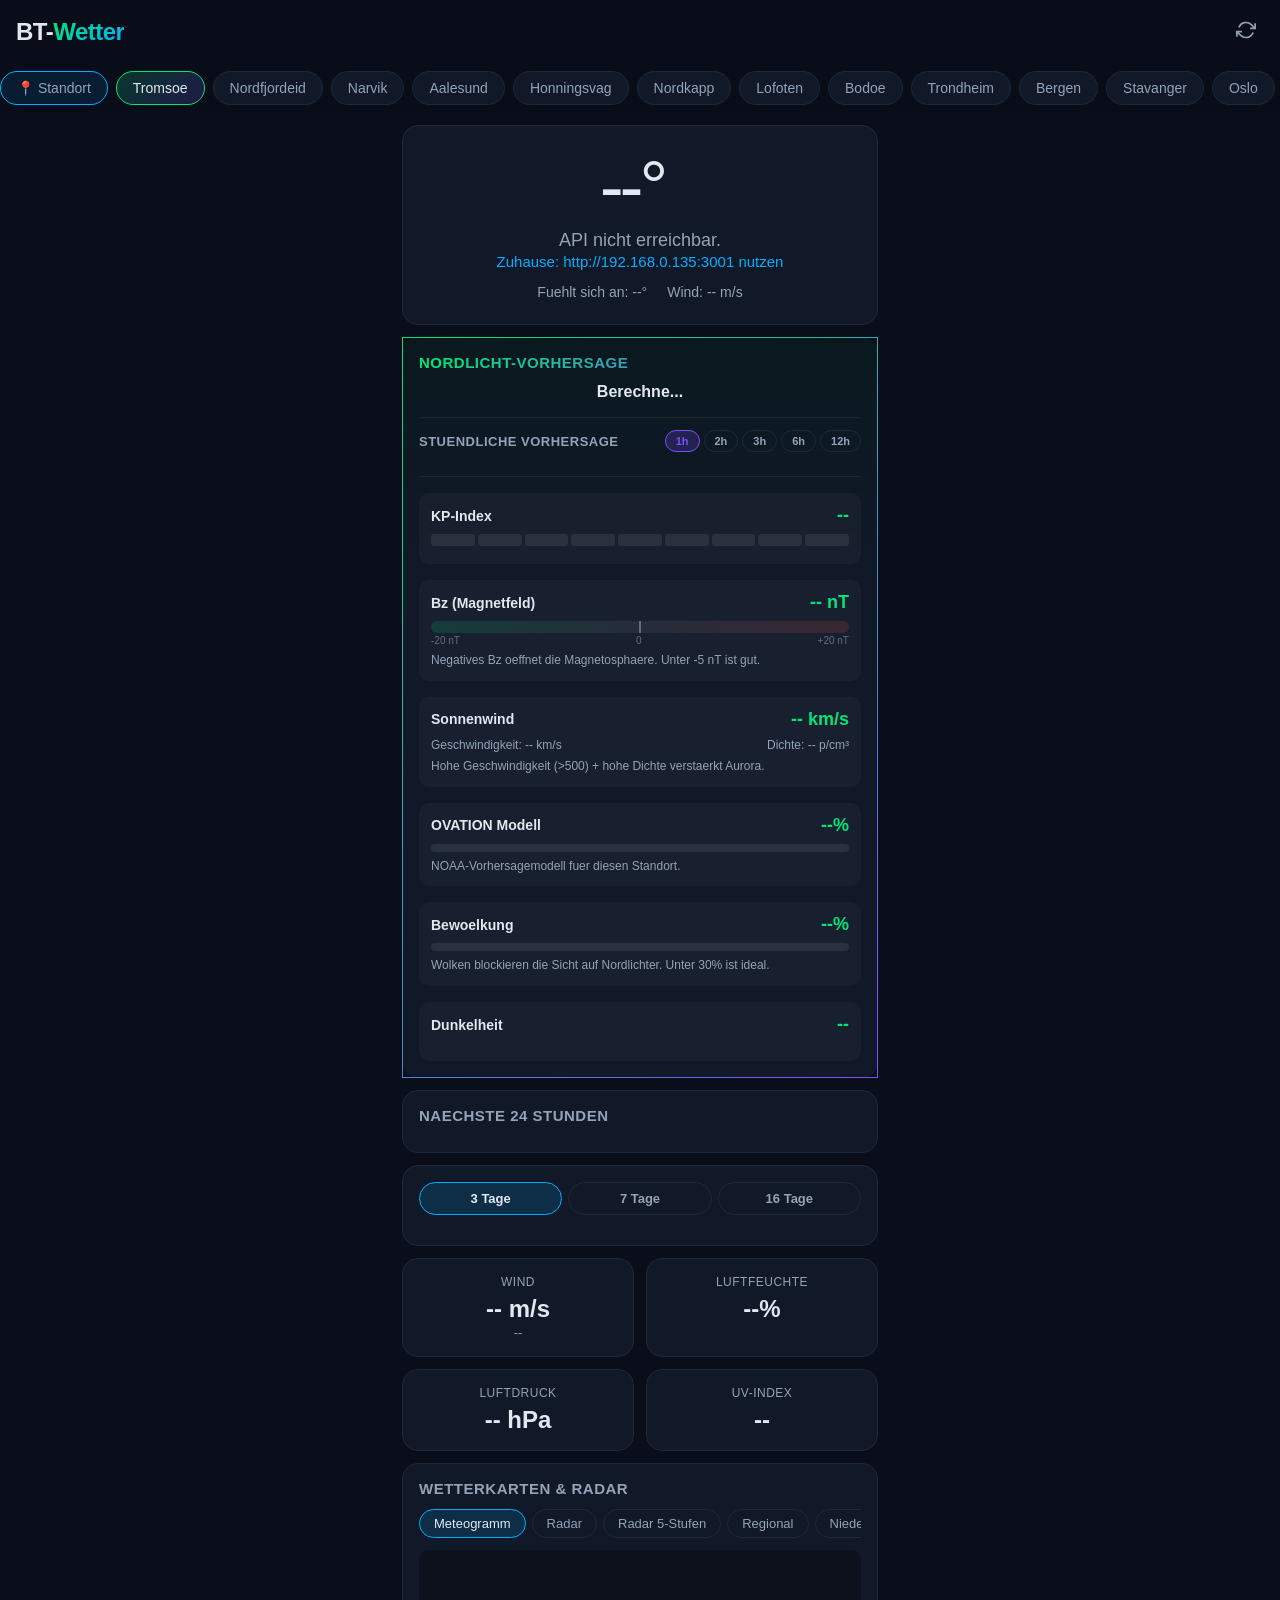
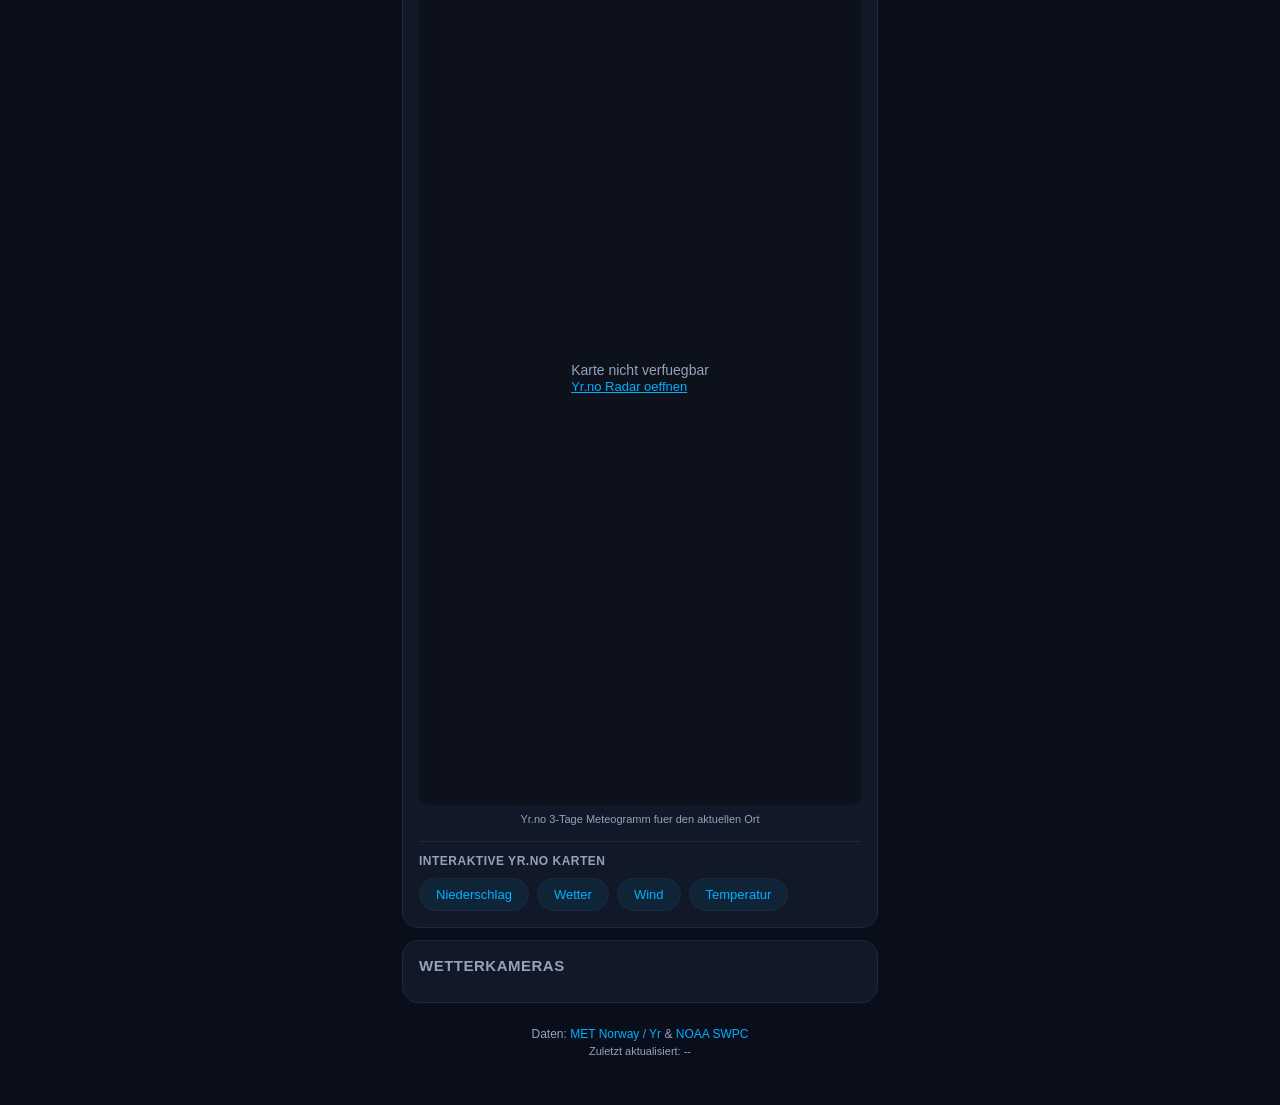
==== commit d33ac514: "Add extended aurora forecast with real-time solar wind data Upgrade aurora prediction from 3 factors" ====
--- a/index.html
+++ b/index.html
@@ -11,7 +11,7 @@
   <link rel="apple-touch-icon" href="icons/apple-touch-icon.png">
   <link rel="icon" type="image/png" sizes="192x192" href="icons/icon-192.png">
   <link rel="manifest" href="manifest.json">
-  <link rel="stylesheet" href="style.css?v=9">
+  <link rel="stylesheet" href="style.css?v=10">
   <title>BT-Wetter</title>
 </head>
 <body>
@@ -91,6 +91,49 @@
           <div class="factor-info" id="kpInfo"></div>
         </div>
 
+        <!-- Bz (IMF) -->
+        <div class="aurora-factor">
+          <div class="factor-header">
+            <span class="factor-name">Bz (Magnetfeld)</span>
+            <span class="factor-value" id="bzValue">-- nT</span>
+          </div>
+          <div class="bz-meter" id="bzMeter">
+            <div class="bz-bar" id="bzBar"></div>
+            <div class="bz-zero"></div>
+          </div>
+          <div class="bz-scale">
+            <span>-20 nT</span>
+            <span>0</span>
+            <span>+20 nT</span>
+          </div>
+          <div class="factor-info" id="bzInfo">Negatives Bz oeffnet die Magnetosphaere. Unter -5 nT ist gut.</div>
+        </div>
+
+        <!-- Solar Wind -->
+        <div class="aurora-factor">
+          <div class="factor-header">
+            <span class="factor-name">Sonnenwind</span>
+            <span class="factor-value" id="solarWindValue">-- km/s</span>
+          </div>
+          <div class="solar-wind-details" id="solarWindDetails">
+            <span class="sw-speed">Geschwindigkeit: -- km/s</span>
+            <span class="sw-density">Dichte: -- p/cm&sup3;</span>
+          </div>
+          <div class="factor-info">Hohe Geschwindigkeit (&gt;500) + hohe Dichte verstaerkt Aurora.</div>
+        </div>
+
+        <!-- OVATION Model -->
+        <div class="aurora-factor">
+          <div class="factor-header">
+            <span class="factor-name">OVATION Modell</span>
+            <span class="factor-value" id="ovationValue">--%</span>
+          </div>
+          <div class="ovation-bar">
+            <div class="ovation-fill" id="ovationFill"></div>
+          </div>
+          <div class="factor-info" id="ovationInfo">NOAA-Vorhersagemodell fuer diesen Standort.</div>
+        </div>
+
         <!-- Cloud Cover -->
         <div class="aurora-factor">
           <div class="factor-header">
@@ -185,7 +228,7 @@
     </footer>
   </main>
 
-  <script src="suncalc.js?v=9"></script>
-  <script src="app.js?v=9"></script>
+  <script src="suncalc.js?v=10"></script>
+  <script src="app.js?v=10"></script>
 </body>
 </html>
--- a/style.css
+++ b/style.css
@@ -426,6 +426,83 @@
   background: var(--danger);
 }
 
+/* Bz Meter */
+.bz-meter {
+  position: relative;
+  height: 12px;
+  background: linear-gradient(90deg, rgba(0,230,118,0.15), rgba(255,255,255,0.06) 50%, rgba(255,82,82,0.15));
+  border-radius: 6px;
+  overflow: hidden;
+}
+
+.bz-bar {
+  position: absolute;
+  height: 100%;
+  border-radius: 6px;
+  transition: left 0.5s ease, width 0.5s ease, background 0.3s;
+}
+
+.bz-zero {
+  position: absolute;
+  left: 50%;
+  top: 0;
+  width: 2px;
+  height: 100%;
+  background: rgba(255,255,255,0.3);
+  transform: translateX(-1px);
+}
+
+.bz-scale {
+  display: flex;
+  justify-content: space-between;
+  font-size: 10px;
+  color: var(--text-dim);
+  opacity: 0.6;
+  margin-top: 2px;
+}
+
+/* Solar Wind Details */
+.solar-wind-details {
+  display: flex;
+  justify-content: space-between;
+  gap: 12px;
+  font-size: 12px;
+  color: var(--text-dim);
+}
+
+.sw-speed, .sw-density {
+  display: flex;
+  align-items: center;
+  gap: 4px;
+}
+
+/* OVATION Bar */
+.ovation-bar {
+  height: 8px;
+  background: rgba(255,255,255,0.08);
+  border-radius: 4px;
+  overflow: hidden;
+}
+
+.ovation-fill {
+  height: 100%;
+  border-radius: 4px;
+  background: var(--accent-green);
+  transition: width 0.5s ease;
+  width: 0%;
+}
+
+/* Aurora Hour Extended Info */
+.aurora-hour-bz {
+  font-size: 9px;
+  font-weight: 600;
+}
+
+.aurora-hour-ov {
+  font-size: 9px;
+  color: var(--accent-green);
+}
+
 /* Cloud Bar */
 .cloud-bar {
   height: 8px;
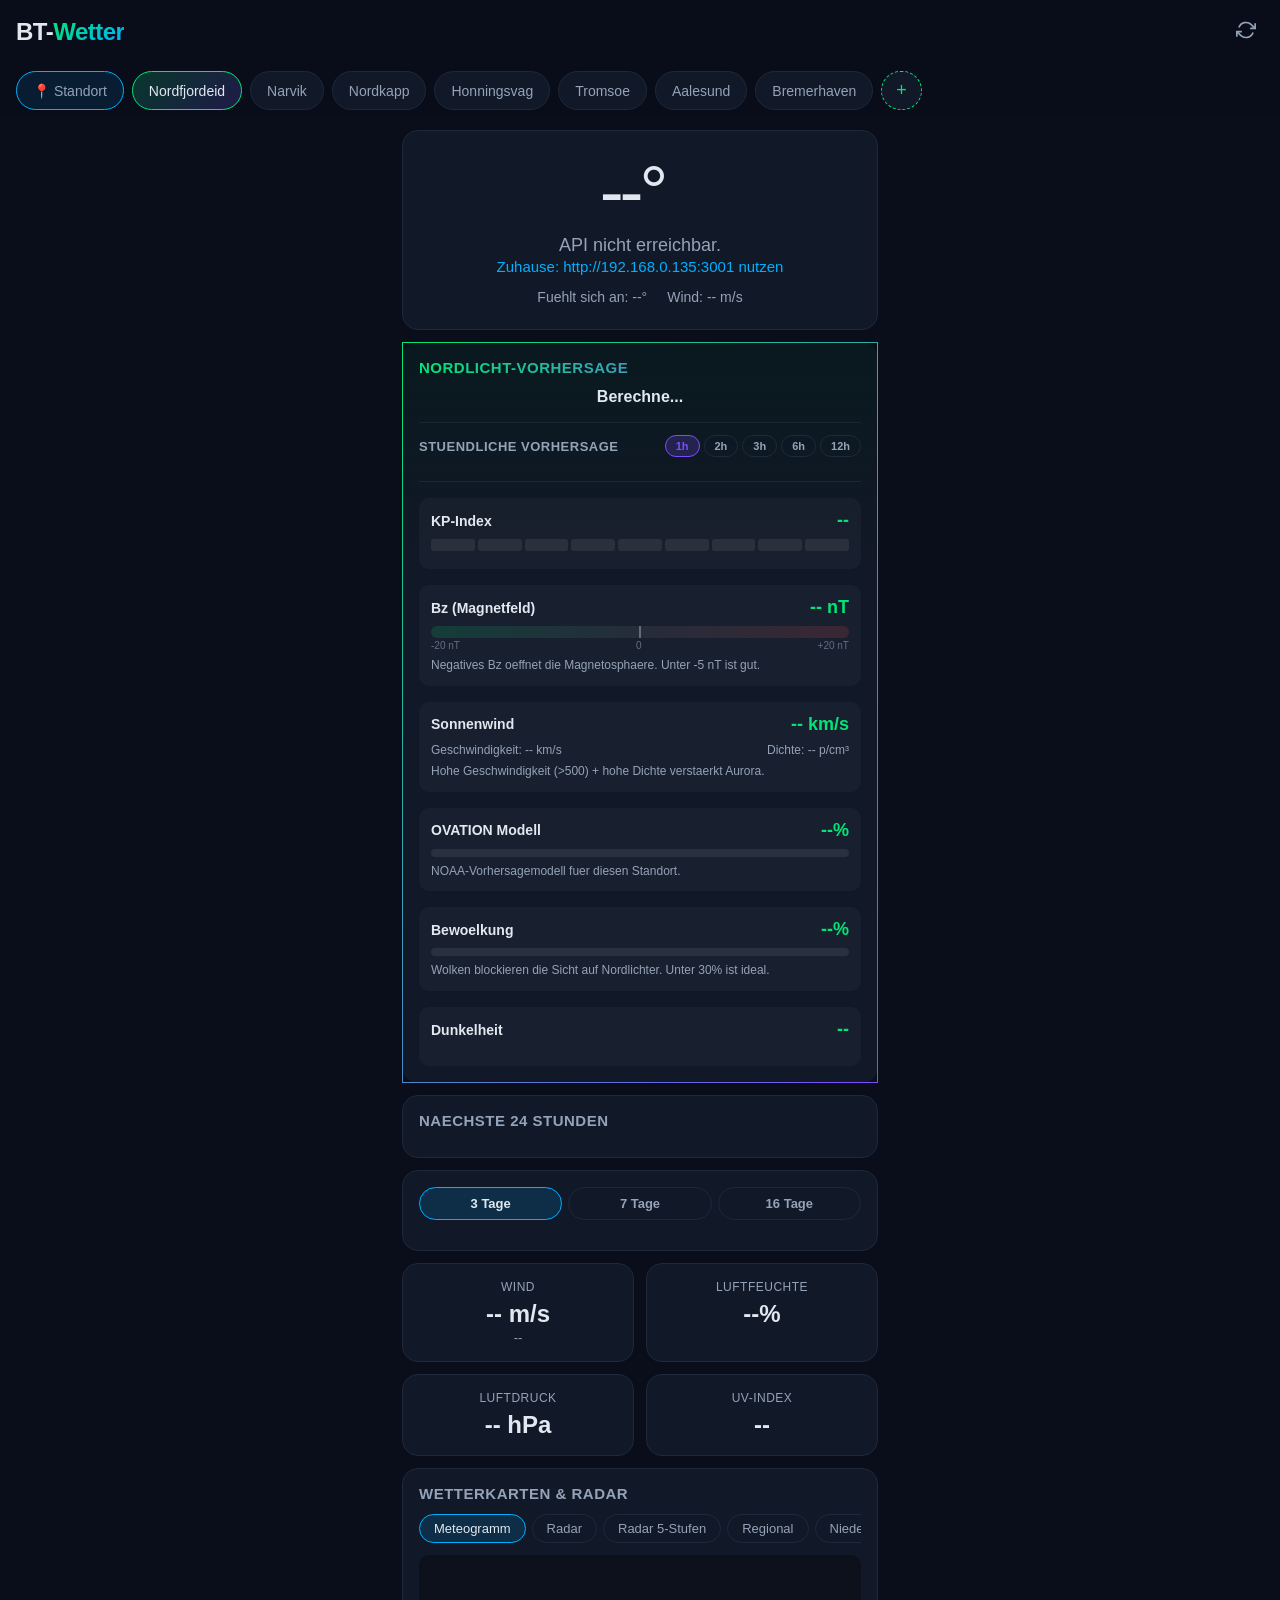
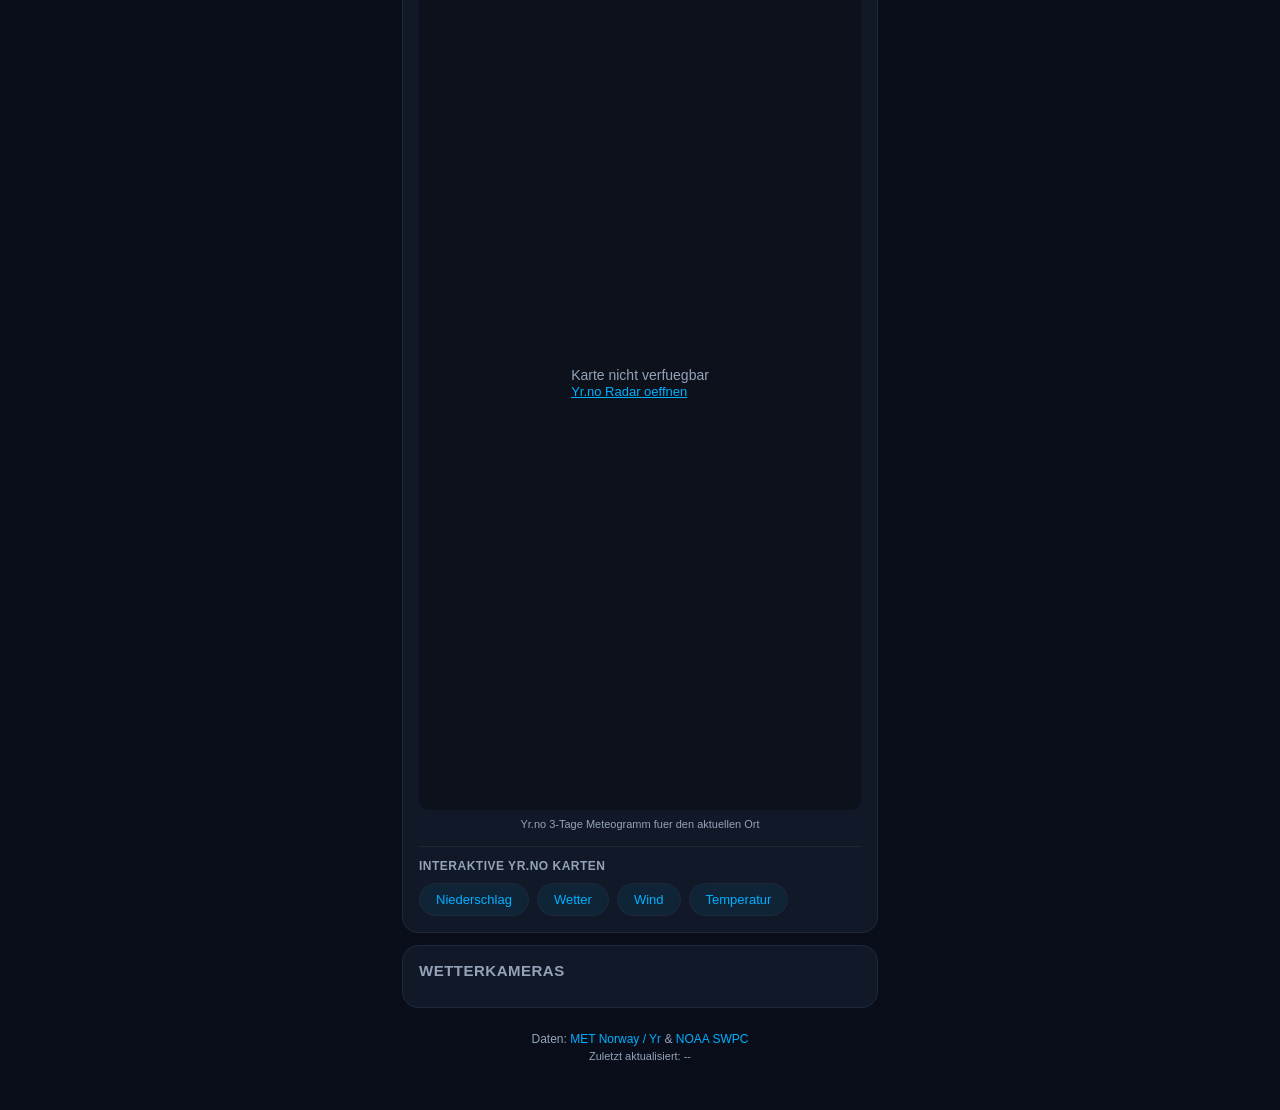
==== commit ef9cffee: "Reorder locations, add Bremerhaven, and support custom locations Reorder default cities to: Nordfjor" ====
--- a/index.html
+++ b/index.html
@@ -11,7 +11,7 @@
   <link rel="apple-touch-icon" href="icons/apple-touch-icon.png">
   <link rel="icon" type="image/png" sizes="192x192" href="icons/icon-192.png">
   <link rel="manifest" href="manifest.json">
-  <link rel="stylesheet" href="style.css?v=10">
+  <link rel="stylesheet" href="style.css?v=11">
   <title>BT-Wetter</title>
 </head>
 <body>
@@ -228,7 +228,7 @@
     </footer>
   </main>
 
-  <script src="suncalc.js?v=10"></script>
-  <script src="app.js?v=10"></script>
+  <script src="suncalc.js?v=11"></script>
+  <script src="app.js?v=11"></script>
 </body>
 </html>
--- a/style.css
+++ b/style.css
@@ -124,6 +124,127 @@
   color: var(--text);
 }
 
+.loc-tab.custom-loc {
+  border-style: dashed;
+}
+
+.loc-tab-delete {
+  margin-left: 6px;
+  font-size: 11px;
+  color: var(--danger);
+  opacity: 0.6;
+  cursor: pointer;
+}
+
+.loc-tab-delete:hover {
+  opacity: 1;
+}
+
+.add-loc-tab {
+  font-size: 18px !important;
+  font-weight: 400 !important;
+  padding: 8px 14px !important;
+  color: var(--accent-green) !important;
+  border-color: var(--accent-green) !important;
+  border-style: dashed !important;
+}
+
+/* Add Location Dialog */
+.add-loc-dialog {
+  position: fixed;
+  inset: 0;
+  z-index: 200;
+  background: rgba(0,0,0,0.7);
+  backdrop-filter: blur(8px);
+  -webkit-backdrop-filter: blur(8px);
+  display: flex;
+  align-items: center;
+  justify-content: center;
+  padding: 16px;
+}
+
+.add-loc-content {
+  background: var(--card);
+  border: 1px solid var(--card-border);
+  border-radius: var(--radius);
+  padding: 20px;
+  width: 100%;
+  max-width: 340px;
+}
+
+.add-loc-content h3 {
+  font-size: 16px;
+  font-weight: 600;
+  margin-bottom: 14px;
+}
+
+.add-loc-content input {
+  width: 100%;
+  padding: 10px 12px;
+  border-radius: var(--radius-sm);
+  border: 1px solid var(--card-border);
+  background: rgba(255,255,255,0.06);
+  color: var(--text);
+  font-size: 14px;
+  margin-bottom: 8px;
+  outline: none;
+}
+
+.add-loc-content input:focus {
+  border-color: var(--accent-green);
+}
+
+.add-loc-content input::placeholder {
+  color: var(--text-dim);
+}
+
+.add-loc-row {
+  display: flex;
+  gap: 8px;
+}
+
+.add-loc-row input {
+  flex: 1;
+  min-width: 0;
+}
+
+.add-loc-gps-btn {
+  width: 100%;
+  padding: 8px;
+  border-radius: var(--radius-sm);
+  border: 1px solid var(--accent-blue);
+  background: rgba(0,176,255,0.1);
+  color: var(--accent-blue);
+  font-size: 13px;
+  cursor: pointer;
+  margin-bottom: 14px;
+}
+
+.add-loc-actions {
+  display: flex;
+  gap: 8px;
+}
+
+.add-loc-cancel, .add-loc-save {
+  flex: 1;
+  padding: 10px;
+  border-radius: var(--radius-sm);
+  border: none;
+  font-size: 14px;
+  font-weight: 600;
+  cursor: pointer;
+}
+
+.add-loc-cancel {
+  background: rgba(255,255,255,0.08);
+  color: var(--text-dim);
+}
+
+.add-loc-save {
+  background: var(--accent-green);
+  color: #000;
+}
+
 /* Content */
 .content {
   padding: 0 12px 24px;
